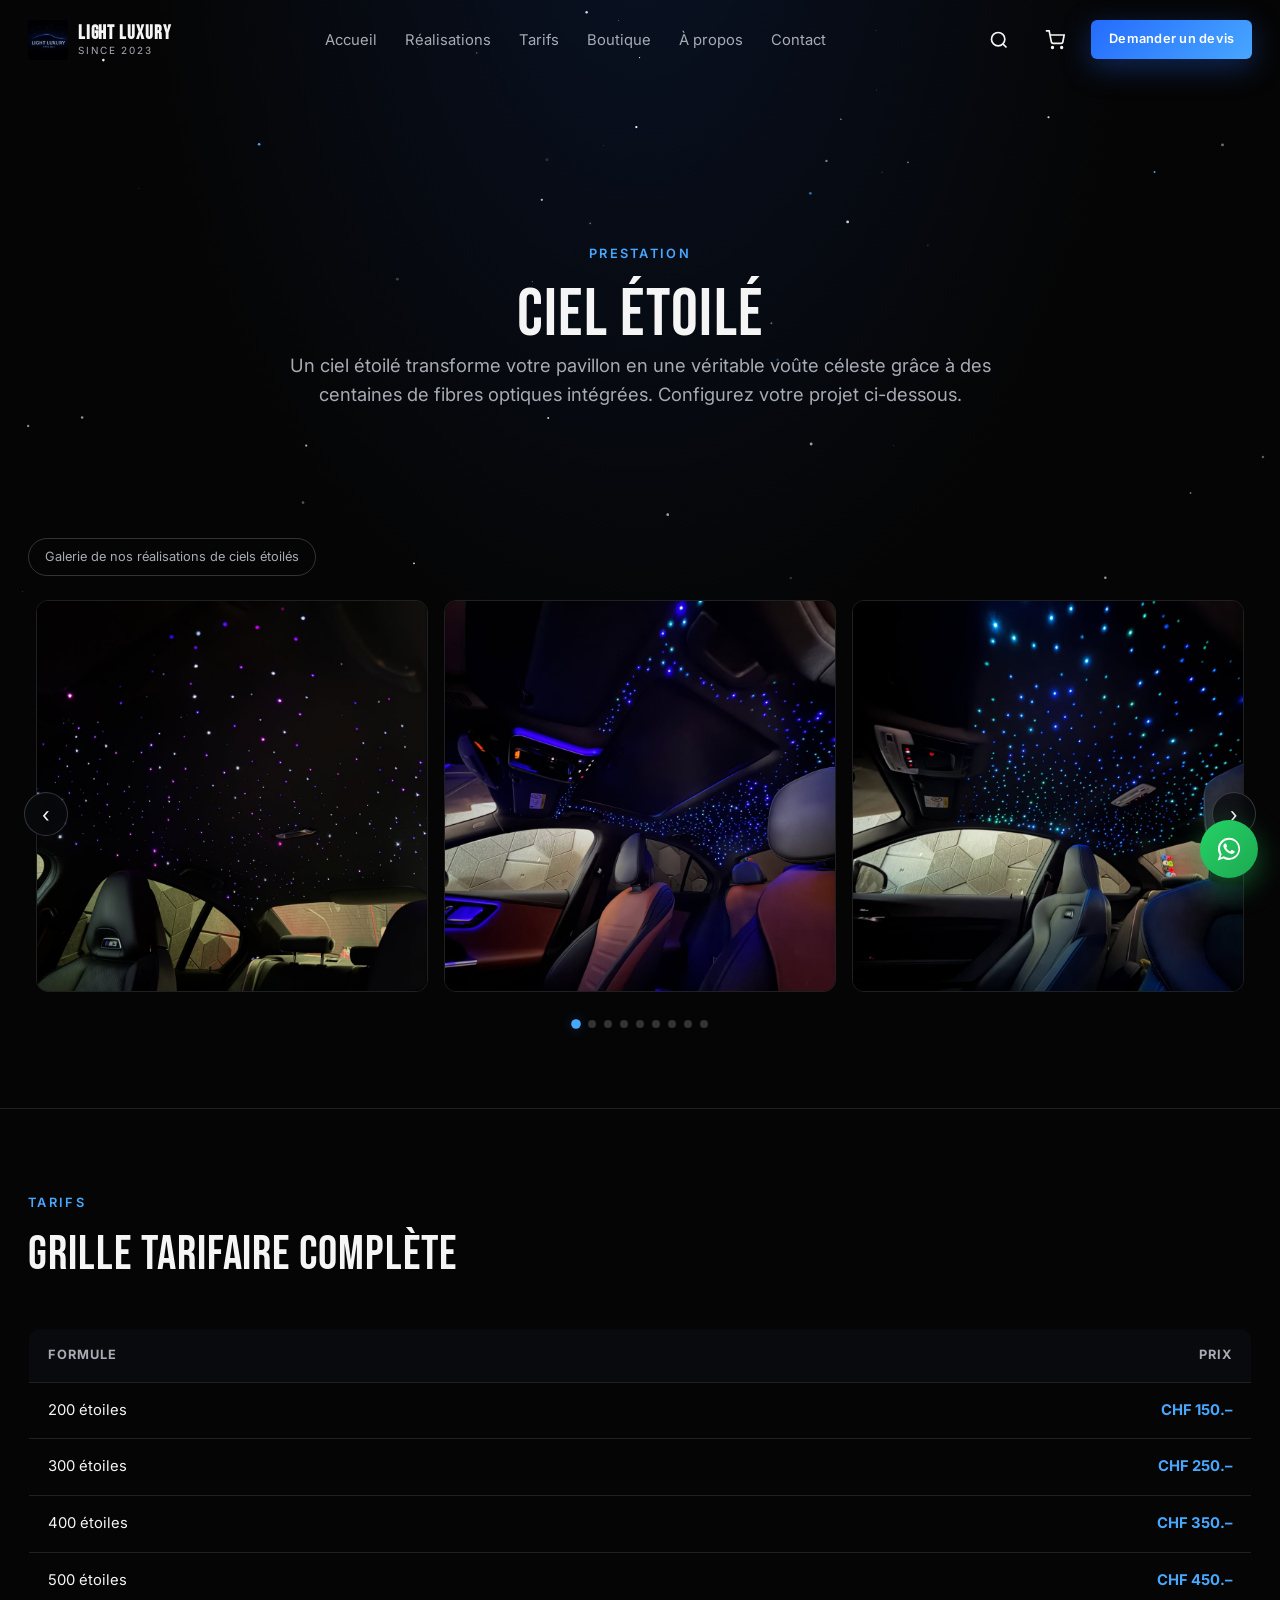
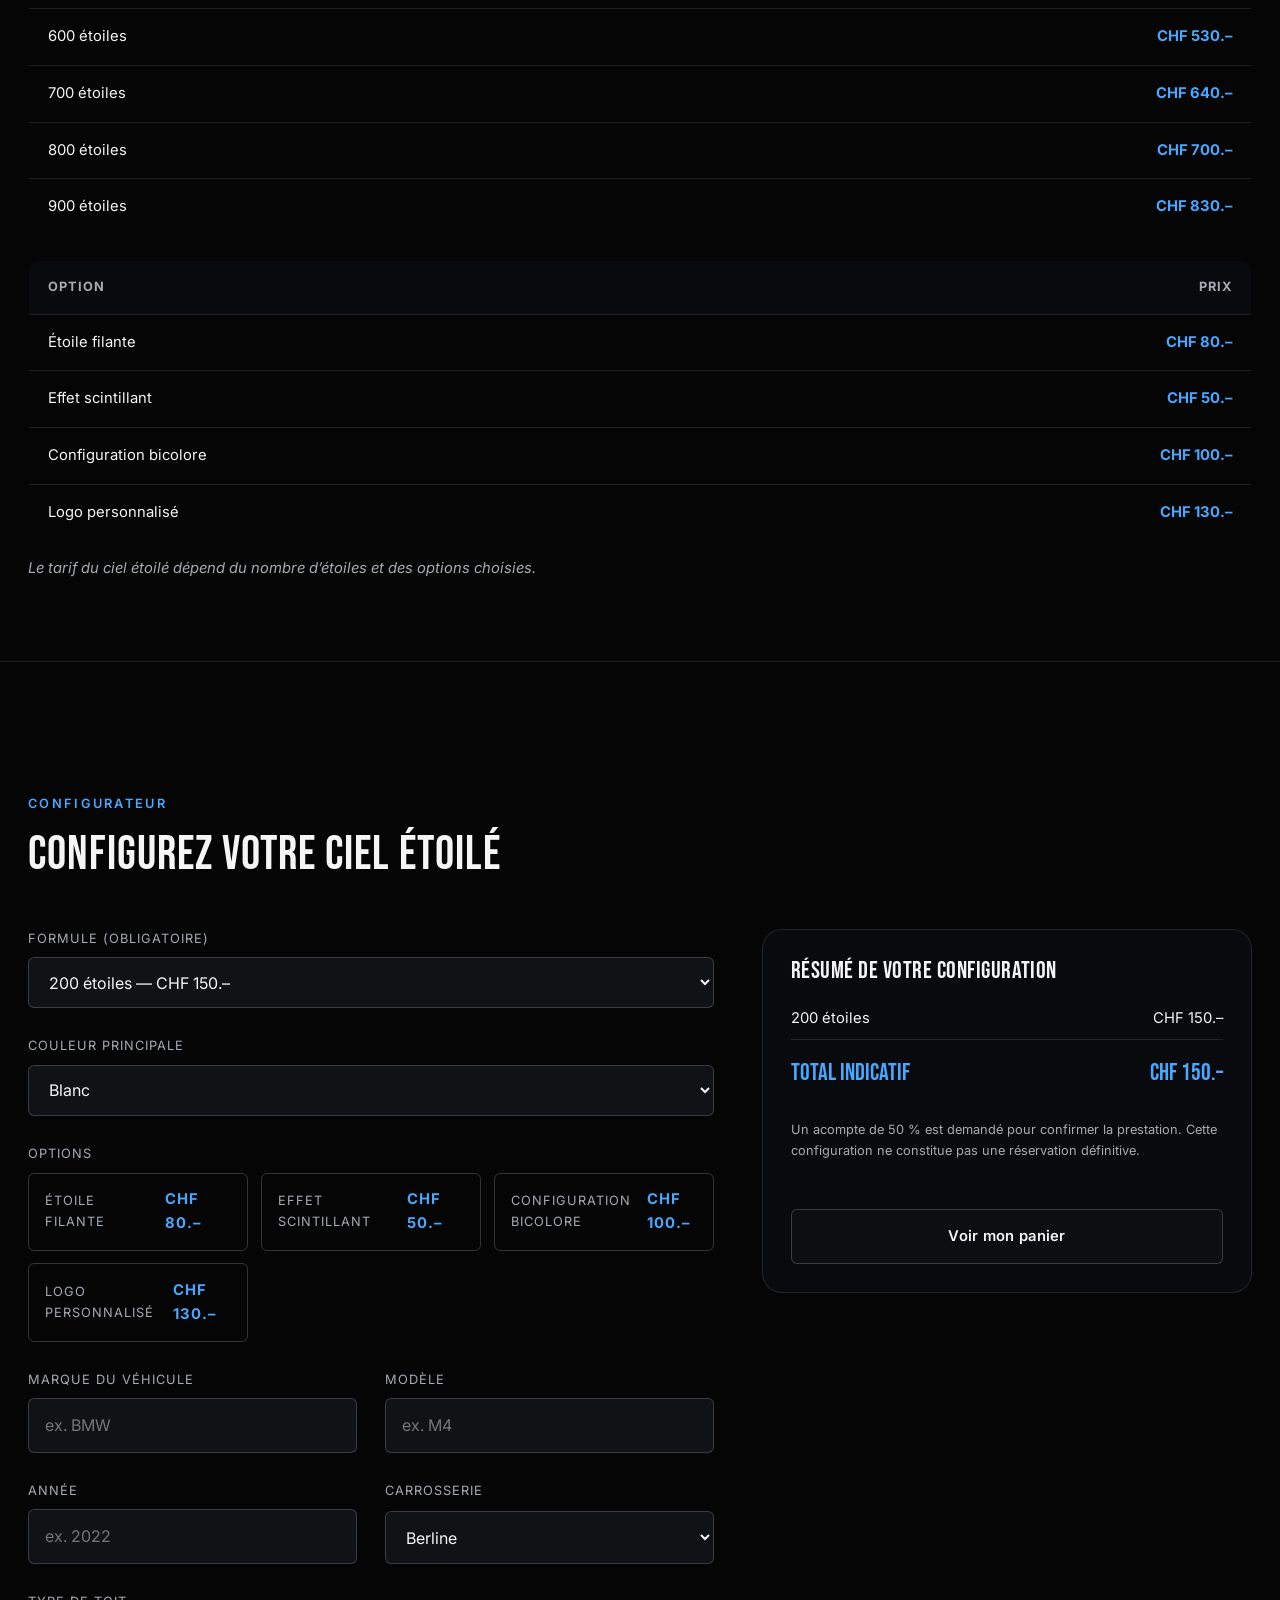
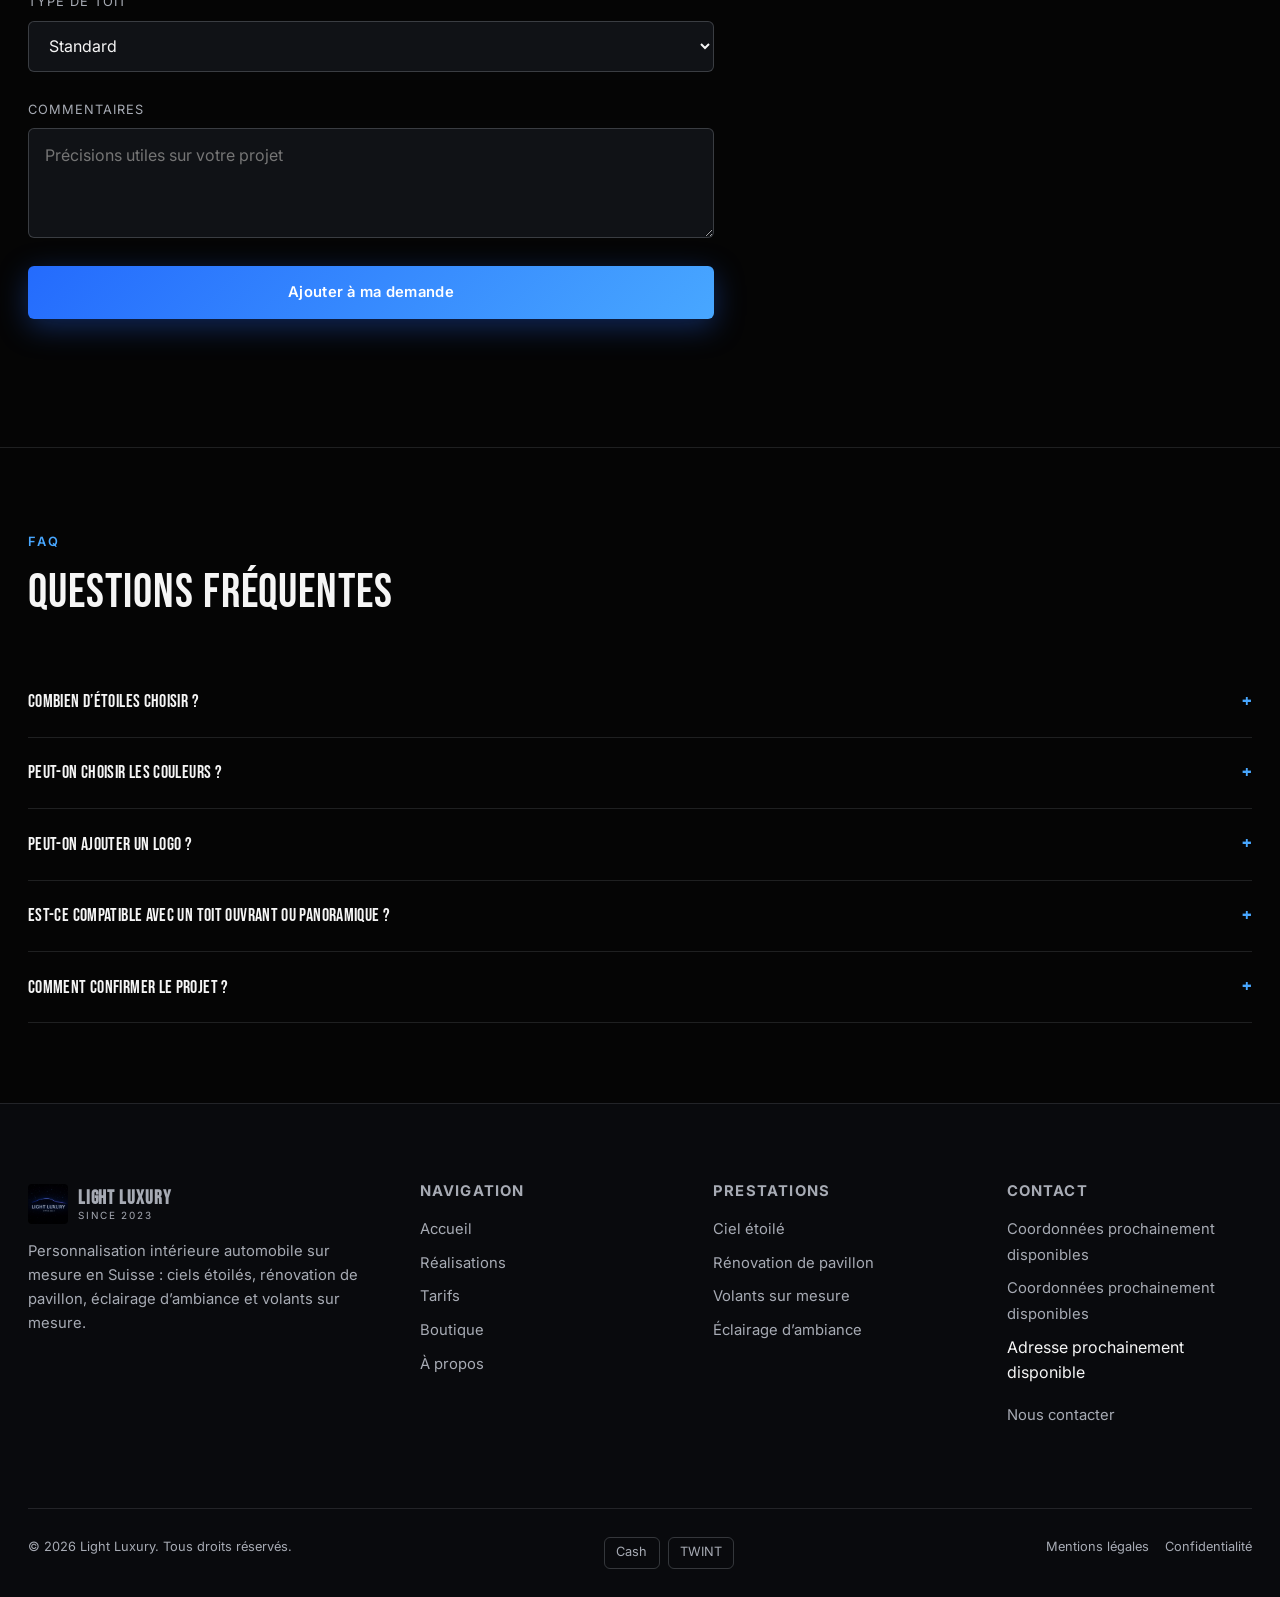
==== ciel-etoile.html @ d5ac54b0 "Add files via upload" ====
<!DOCTYPE html>
<html lang="fr">
<head>
<meta charset="UTF-8" />
<meta name="viewport" content="width=device-width, initial-scale=1.0" />
<title>Ciel étoilé — Light Luxury</title>
<meta name="description" content="Configurez votre ciel étoilé sur mesure : de 200 à 900 étoiles, options bicolore, scintillant, étoile filante et logo personnalisé. Dès CHF 150.–." />
<link rel="canonical" href="https://www.lightluxury.ch/ciel-etoile.html" />

<meta property="og:type" content="website" />
<meta property="og:title" content="Ciel étoilé — Light Luxury" />
<meta property="og:description" content="Configurez votre ciel étoilé sur mesure : de 200 à 900 étoiles, options bicolore, scintillant, étoile filante et logo personnalisé. Dès CHF 150.–." />
<meta property="og:image" content="assets/images/logo/light-luxury-logo.jpg" />
<meta property="og:locale" content="fr_CH" />

<link rel="icon" href="assets/images/logo/light-luxury-logo.jpg" type="image/jpeg" />

<link rel="preconnect" href="https://fonts.googleapis.com" />
<link rel="preconnect" href="https://fonts.gstatic.com" crossorigin />
<link href="https://fonts.googleapis.com/css2?family=Bebas+Neue&family=Oswald:wght@400;600&family=Inter:wght@400;500;600;700&display=swap" rel="stylesheet" />

<link rel="stylesheet" href="assets/css/variables.css" />
<link rel="stylesheet" href="assets/css/reset.css" />
<link rel="stylesheet" href="assets/css/style.css" />
<link rel="stylesheet" href="assets/css/components.css" />
<link rel="stylesheet" href="assets/css/responsive.css" />
<link rel="stylesheet" href="assets/css/slider.css" />

</head>
<body>
<a class="skip-link" href="#main-content">Aller au contenu</a>
<div class="starfield-bg" aria-hidden="true"><canvas data-starfield data-density="130"></canvas></div>

<header class="site-header">
  <div class="container">
    <a href="index.html" class="brand" aria-label="Light Luxury — Accueil">
      <img src="assets/images/logo/light-luxury-logo.jpg" alt="Logo Light Luxury" width="40" height="40" />
      <span class="brand-text"><strong>LIGHT LUXURY</strong><span>Since 2023</span></span>
    </a>

    <nav class="main-nav" aria-label="Navigation principale">
      <ul><li><a class="" href="index.html">Accueil</a></li>

<li><a class="" href="realisations.html">Réalisations</a></li>
<li><a class="" href="tarifs.html">Tarifs</a></li>
<li><a class="" href="boutique.html">Boutique</a></li>
<li><a class="" href="a-propos.html">À propos</a></li>
<li><a class="" href="contact.html">Contact</a></li></ul>
    </nav>

    <div class="nav-actions">
      <button id="search-toggle-btn" class="icon-btn" aria-label="Rechercher" aria-controls="search-panel"><svg width="20" height="20" viewBox="0 0 24 24" fill="none" stroke="currentColor" stroke-width="2"><circle cx="11" cy="11" r="8"/><path d="m21 21-4.35-4.35"/></svg></button>
      <a href="panier.html" class="icon-btn" aria-label="Voir le panier de demande de devis">
        <svg width="20" height="20" viewBox="0 0 24 24" fill="none" stroke="currentColor" stroke-width="2"><circle cx="9" cy="21" r="1"/><circle cx="20" cy="21" r="1"/><path d="M1 1h4l2.68 13.39a2 2 0 0 0 2 1.61h9.72a2 2 0 0 0 2-1.61L23 6H6"/></svg>
        <span class="cart-badge is-empty" data-cart-count>0</span>
      </a>
      <a href="contact.html" class="btn btn-primary btn-sm nav-cta-desktop">Demander un devis</a>
      <button id="burger-btn" class="burger" aria-label="Ouvrir le menu" aria-expanded="false" aria-controls="mobile-nav">
        <span></span><span></span><span></span>
      </button>
    </div>
  </div>
</header>

<div id="search-panel" class="search-panel" role="search">
  <input id="site-search-input" type="text" placeholder="Rechercher : ciel étoilé, pavillon, volant, BMW…" aria-label="Recherche sur le site" />
  <div id="site-search-results" class="search-results"></div>
</div>

<nav id="mobile-nav" class="mobile-nav" aria-label="Navigation mobile">
  <a href="index.html">Accueil</a>
<a href="realisations.html">Réalisations</a>
<a href="tarifs.html">Tarifs</a>
<a href="boutique.html">Boutique</a>
<a href="a-propos.html">À propos</a>
<a href="contact.html">Contact</a>
  <div class="mobile-cta">
    <a href="contact.html" class="btn btn-primary btn-block">Demander un devis</a>
    <a href="panier.html" class="btn btn-outline btn-block">Voir mon panier</a>
  </div>
</nav>
<main id="main-content">

<section class="page-hero">
  <div class="container">
    <span class="eyebrow">Prestation</span>
    <h1>Ciel étoilé</h1>
    <p class="lead">Un ciel étoilé transforme votre pavillon en une véritable voûte céleste grâce à des centaines de fibres optiques intégrées. Configurez votre projet ci-dessous.</p>
  </div>
</section>

<section class="tight">
  <div class="container">
    <div class="filter-bar" id="ciel-gallery-filter" style="margin-bottom:1.5rem;">
      <span class="badge-note">Galerie de nos réalisations de ciels étoilés</span>
    </div>
    <div class="slider">
      <div class="slider-viewport">
        <div class="slider-track" id="ciel-gallery"></div>
      </div>
    </div>
  </div>
</section>

<section id="tarifs-ciel" class="tight" style="border-top:1px solid var(--c-border);">
  <div class="container">
    <div class="section-head">
      <span class="eyebrow">Tarifs</span>
      <h2>Grille tarifaire complète</h2>
    </div>
    <div class="table-wrap">
      <table class="pricing-table">
        <thead><tr><th>Formule</th><th style="text-align:right;">Prix</th></tr></thead>
        <tbody id="ciel-pricing-table"></tbody>
      </table>
    </div>
    <div class="table-wrap" style="margin-top:1.5rem;">
      <table class="pricing-table">
        <thead><tr><th>Option</th><th style="text-align:right;">Prix</th></tr></thead>
        <tbody id="ciel-options-table"></tbody>
      </table>
    </div>
    <p class="price-note">Le tarif du ciel étoilé dépend du nombre d’étoiles et des options choisies.</p>
  </div>
</section>

<section id="configurateur" style="border-top:1px solid var(--c-border);">
  <div class="container">
    <div class="section-head">
      <span class="eyebrow">Configurateur</span>
      <h2>Configurez votre ciel étoilé</h2>
    </div>
    <div class="config-layout">
      <form id="star-headliner-form" class="config-form" novalidate>
        <div class="field-group">
          <label for="star-package">Formule (obligatoire)</label>
          <select id="star-package" name="package" required></select>
        </div>

        <div class="field-row">
          <div class="field-group">
            <label for="primaryColour">Couleur principale</label>
            <select id="primaryColour" name="primaryColour">
              <option value="Blanc">Blanc</option>
              <option value="Bleu">Bleu</option>
              <option value="Violet">Violet</option>
              <option value="Rose">Rose</option>
              <option value="Multicolore">Multicolore</option>
            </select>
          </div>
          <div class="field-group" id="field-second-colour" style="display:none;">
            <label for="secondColour">Deuxième couleur (bicolore)</label>
            <select id="secondColour" name="secondColour">
              <option value="Blanc">Blanc</option>
              <option value="Bleu">Bleu</option>
              <option value="Violet">Violet</option>
              <option value="Rose">Rose</option>
            </select>
          </div>
        </div>

        <div class="field-group">
          <label>Options</label>
          <div class="checkbox-grid">
            <label class="option-card"><span>Étoile filante</span><span class="opt-price">CHF 80.–</span><input type="checkbox" data-option="shooting-star" style="position:absolute;opacity:0;" /></label>
            <label class="option-card"><span>Effet scintillant</span><span class="opt-price">CHF 50.–</span><input type="checkbox" data-option="twinkle" style="position:absolute;opacity:0;" /></label>
            <label class="option-card"><span>Configuration bicolore</span><span class="opt-price">CHF 100.–</span><input type="checkbox" data-option="two-colour" style="position:absolute;opacity:0;" /></label>
            <label class="option-card"><span>Logo personnalisé</span><span class="opt-price">CHF 130.–</span><input type="checkbox" data-option="custom-logo" style="position:absolute;opacity:0;" /></label>
          </div>
        </div>

        <div id="field-logo" style="display:none;" class="field-group">
          <label for="logoDescription">Description du logo souhaité</label>
          <textarea id="logoDescription" name="logoDescription" placeholder="Décrivez le logo à intégrer dans le ciel étoilé"></textarea>
          <label for="logo-upload" style="margin-top:0.5rem;">Image du logo (facultatif, prévisualisation locale uniquement)</label>
          <input type="file" id="logo-upload" name="logoUpload" accept="image/*" />
          <p class="form-note">Le fichier ne sera pas envoyé automatiquement via WhatsApp. Une image ou un logo sera envoyé séparément dans la conversation.</p>
          <img id="logo-preview" class="file-preview" alt="Prévisualisation du logo" />
        </div>

        <div class="field-row">
          <div class="field-group"><label for="brand">Marque du véhicule</label><input type="text" id="brand" name="brand" placeholder="ex. BMW" /></div>
          <div class="field-group"><label for="model">Modèle</label><input type="text" id="model" name="model" placeholder="ex. M4" /></div>
        </div>
        <div class="field-row">
          <div class="field-group"><label for="year">Année</label><input type="text" id="year" name="year" placeholder="ex. 2022" /></div>
          <div class="field-group">
            <label for="bodyType">Carrosserie</label>
            <select id="bodyType" name="bodyType">
              <option value="Berline">Berline</option>
              <option value="Coupé">Coupé</option>
              <option value="SUV">SUV</option>
              <option value="Break">Break</option>
              <option value="Cabriolet">Cabriolet</option>
              <option value="Autre">Autre</option>
            </select>
          </div>
        </div>
        <div class="field-group">
          <label for="roofType">Type de toit</label>
          <select id="roofType" name="roofType">
            <option value="Standard">Standard</option>
            <option value="Ouvrant">Ouvrant</option>
            <option value="Panoramique">Panoramique</option>
          </select>
        </div>
        <div class="field-group">
          <label for="comments">Commentaires</label>
          <textarea id="comments" name="comments" placeholder="Précisions utiles sur votre projet"></textarea>
        </div>

        <button type="submit" class="btn btn-primary btn-block">Ajouter à ma demande</button>
      </form>

      <aside class="config-summary">
        <h3>Résumé de votre configuration</h3>
        <div id="star-summary"></div>
        <p class="deposit-note">Un acompte de 50 % est demandé pour confirmer la prestation. Cette configuration ne constitue pas une réservation définitive.</p>
        <a href="panier.html" class="btn btn-outline btn-block mt-lg">Voir mon panier</a>
      </aside>
    </div>
  </div>
</section>

<section id="faq" class="tight" style="border-top:1px solid var(--c-border);">
  <div class="container">
    <div class="section-head">
      <span class="eyebrow">FAQ</span>
      <h2>Questions fréquentes</h2>
    </div>
    <div id="ciel-faq"></div>
  </div>
</section>

<script>
document.addEventListener("DOMContentLoaded", () => {
  const pricing = SERVICES_PRICING.starHeadliner;
  document.getElementById("ciel-pricing-table").innerHTML = pricing.packages
    .map(p => `<tr><td>${p.name}</td><td class="price">${formatCHF(p.price)}</td></tr>`).join("");
  document.getElementById("ciel-options-table").innerHTML = pricing.options
    .map(o => `<tr><td>${o.name}</td><td class="price">${formatCHF(o.price)}</td></tr>`).join("");

  const content = SERVICES_CONTENT["star-headliner"];
  const galleryEl = document.getElementById("ciel-gallery");
  if (galleryEl) {
    galleryEl.innerHTML = content.gallery.map((src, i) => `
      <div class="slider-slide">
        <figure class="gallery-item" data-index="${i}" tabindex="0" role="button" aria-label="Agrandir l'image ${i+1}">
          <img src="${src}" alt="Réalisation ciel étoilé Light Luxury" loading="lazy" width="500" height="500" />
        </figure>
      </div>`).join("");
    let idx = 0;
    const list = content.gallery.map(src => ({ image: src, title: "Ciel étoilé — Light Luxury" }));
    galleryEl.querySelectorAll(".gallery-item").forEach(el => {
      el.addEventListener("click", () => {
        idx = parseInt(el.dataset.index, 10);
        document.getElementById("lightbox-image").src = list[idx].image;
        document.getElementById("lightbox-caption").textContent = list[idx].title;
        document.getElementById("lightbox-counter").textContent = `${idx+1} / ${list.length}`;
        document.getElementById("lightbox").classList.add("is-open");
        document.getElementById("lightbox").setAttribute("aria-hidden", "false");
      });
    });
    if (typeof SliderModule !== "undefined") {
      SliderModule.mount(galleryEl.closest(".slider"));
    }
  }

  document.getElementById("ciel-faq").innerHTML = content.faq.map(f => `
    <details class="faq-item"><summary>${f.q}</summary><p>${f.a}</p></details>`).join("");

  ConfiguratorModule.initStarHeadliner(document.getElementById("star-headliner-form"), document.getElementById("star-summary"));
});
</script>

</main>
<div id="lightbox" class="lightbox" aria-hidden="true" role="dialog" aria-label="Visionneuse d'image">
  <div class="lightbox-inner">
    <button id="lightbox-close" class="lightbox-close" aria-label="Fermer">✕</button>
    <button id="lightbox-prev" class="lightbox-nav lightbox-prev" aria-label="Image précédente">‹</button>
    <button id="lightbox-next" class="lightbox-nav lightbox-next" aria-label="Image suivante">›</button>
    <img id="lightbox-image" src="" alt="" />
    <p id="lightbox-caption" class="lightbox-caption"></p>
    <p id="lightbox-counter" class="lightbox-caption"></p>
  </div>
</div>
<footer class="site-footer">
  <div class="container">
    <div class="footer-grid">
      <div class="footer-col">
        <a href="index.html" class="brand" style="margin-bottom:1rem;">
          <img src="assets/images/logo/light-luxury-logo.jpg" alt="Logo Light Luxury" width="36" height="36" />
          <span class="brand-text"><strong>LIGHT LUXURY</strong><span>Since 2023</span></span>
        </a>
        <p>Personnalisation intérieure automobile sur mesure en Suisse : ciels étoilés, rénovation de pavillon, éclairage d’ambiance et volants sur mesure.</p>
      </div>
      <div class="footer-col">
        <h4>Navigation</h4>
        <ul>
          <li><a href="index.html">Accueil</a></li>
          <li><a href="realisations.html">Réalisations</a></li>
          <li><a href="tarifs.html">Tarifs</a></li>
          <li><a href="boutique.html">Boutique</a></li>
          <li><a href="a-propos.html">À propos</a></li>
        </ul>
      </div>
      <div class="footer-col">
        <h4>Prestations</h4>
        <ul>
          <li><a href="ciel-etoile.html">Ciel étoilé</a></li>
          <li><a href="renovation-pavillon.html">Rénovation de pavillon</a></li>
          <li><a href="volants-sur-mesure.html">Volants sur mesure</a></li>
          <li><a href="eclairage-ambiance.html">Éclairage d’ambiance</a></li>
        </ul>
      </div>
      <div class="footer-col">
        <h4>Contact</h4>
        <ul>
          <li><a href="tel:" data-contact="phone">Coordonnées prochainement disponibles</a></li>
          <li><a href="mailto:" data-contact="email">Coordonnées prochainement disponibles</a></li>
          <li><span data-contact="address">Adresse prochainement disponible</span></li>
          <li><a href="#" data-contact="instagram" target="_blank" rel="noopener">Instagram</a></li>
          <li><a href="contact.html">Nous contacter</a></li>
        </ul>
      </div>
    </div>

    <div class="footer-bottom">
      <span>© <span data-current-year></span> Light Luxury. Tous droits réservés.</span>
      <div class="payment-badges"><span>Cash</span><span>TWINT</span></div>
      <div style="display:flex;gap:1rem;">
        <a href="mentions-legales.html">Mentions légales</a>
        <a href="confidentialite.html">Confidentialité</a>
      </div>
    </div>
  </div>
</footer>

<a href="#" id="whatsapp-float-btn" class="whatsapp-float" aria-label="Contacter Light Luxury sur WhatsApp"><svg viewBox="0 0 32 32"><path d="M16.001 3C9.008 3 3.335 8.671 3.335 15.665c0 2.454.687 4.83 1.99 6.897L3 29l6.6-2.267a12.6 12.6 0 0 0 6.4 1.734h.005c6.993 0 12.665-5.672 12.665-12.667C28.67 8.671 23 3 16.001 3zm0 23.02h-.004a10.5 10.5 0 0 1-5.352-1.464l-.384-.228-3.98 1.368 1.386-3.879-.25-.398a10.44 10.44 0 0 1-1.612-5.594c0-5.79 4.71-10.5 10.5-10.5 2.804 0 5.44 1.092 7.424 3.076a10.43 10.43 0 0 1 3.074 7.428c0 5.79-4.712 10.5-10.502 10.5h-.3zm5.756-7.868c-.316-.158-1.87-.923-2.16-1.028-.29-.105-.5-.158-.71.158s-.815 1.028-1 1.24c-.184.21-.368.237-.684.079-.316-.158-1.335-.492-2.542-1.568-.94-.838-1.575-1.874-1.758-2.19-.184-.316-.02-.487.138-.645.142-.14.316-.368.474-.552.158-.184.21-.316.316-.526.105-.21.053-.395-.026-.553-.079-.158-.71-1.71-.972-2.343-.256-.616-.516-.532-.71-.542-.184-.008-.395-.01-.605-.01-.21 0-.553.079-.842.395-.29.316-1.106 1.081-1.106 2.637 0 1.556 1.132 3.06 1.29 3.27.158.21 2.229 3.404 5.4 4.773.755.326 1.343.52 1.802.665.757.24 1.446.207 1.99.126.607-.091 1.87-.764 2.133-1.502.263-.738.263-1.37.184-1.502-.079-.132-.29-.21-.605-.368z"/></svg></a>

<script src="assets/js/config.js"></script>
<script src="assets/js/pricing.js"></script>
<script src="assets/js/services.js"></script>
<script src="assets/js/products.js"></script>
<script src="assets/js/gallery.js"></script>
<script src="assets/js/cart.js"></script>
<script src="assets/js/slider.js"></script>
<script src="assets/js/whatsapp.js"></script>
<script src="assets/js/shop.js"></script>
<script src="assets/js/configurator.js"></script>
<script src="assets/js/main.js" defer></script>
</body>
</html>
---- assets/css/variables.css ----
/* ============================================================
   LIGHT LUXURY — VARIABLES CSS
   ============================================================ */
:root {
  /* Palette */
  --c-black-deep: #050505;
  --c-black-secondary: #090A0D;
  --c-anthracite: #101216;
  --c-grey-dark: #17191E;
  --c-white: #F5F5F5;
  --c-grey-light: #A7ABB4;
  --c-blue-electric: #246BFD;
  --c-blue-bright: #48A7FF;
  --c-violet: #7857FF;

  --c-border: rgba(167, 171, 180, 0.16);
  --c-border-strong: rgba(167, 171, 180, 0.28);
  --c-glow-blue: rgba(36, 107, 253, 0.35);
  --c-glow-blue-soft: rgba(72, 167, 255, 0.16);
  --c-overlay-dark: rgba(5, 5, 5, 0.72);

  /* Typography */
  --font-display: "Bebas Neue", "Oswald", "Anton", Impact, sans-serif;
  --font-body: "Inter", "Manrope", "Montserrat", -apple-system, BlinkMacSystemFont, sans-serif;

  --fs-xs: 0.8rem;
  --fs-sm: 0.925rem;
  --fs-base: 1rem;
  --fs-md: 1.15rem;
  --fs-lg: 1.5rem;
  --fs-xl: 2.1rem;
  --fs-2xl: 3rem;
  --fs-3xl: 4.2rem;

  /* Spacing */
  --space-xs: 0.5rem;
  --space-sm: 1rem;
  --space-md: 1.75rem;
  --space-lg: 3rem;
  --space-xl: 5rem;
  --space-2xl: 8rem;

  /* Layout */
  --max-width: 1280px;
  --radius-sm: 6px;
  --radius-md: 12px;
  --radius-lg: 20px;

  --header-height: 80px;

  --transition-base: 220ms cubic-bezier(0.4, 0, 0.2, 1);
  --transition-slow: 420ms cubic-bezier(0.16, 1, 0.3, 1);

  --shadow-card: 0 20px 60px rgba(0, 0, 0, 0.45);
  --shadow-glow: 0 0 40px var(--c-glow-blue-soft);
}
---- assets/css/style.css ----
/* ============================================================
   LIGHT LUXURY — STYLE PRINCIPAL
   ============================================================ */

.container {
  max-width: var(--max-width);
  margin: 0 auto;
  padding: 0 var(--space-md);
}

section { position: relative; padding: var(--space-2xl) 0; }
section.tight { padding: var(--space-xl) 0; }

.eyebrow {
  display: inline-block;
  font-size: var(--fs-xs);
  letter-spacing: 0.18em;
  text-transform: uppercase;
  color: var(--c-blue-bright);
  margin-bottom: var(--space-sm);
  font-weight: 600;
}

h1 { font-size: clamp(2.4rem, 6vw, var(--fs-3xl)); }
h2 { font-size: clamp(1.8rem, 4vw, var(--fs-2xl)); margin-bottom: var(--space-sm); }
h3 { font-size: var(--fs-lg); }

p.lead { font-size: var(--fs-md); color: var(--c-grey-light); max-width: 62ch; }
p { color: var(--c-grey-light); }

.section-head { max-width: 720px; margin-bottom: var(--space-lg); }
.section-head.center { margin-left: auto; margin-right: auto; text-align: center; }

/* -------------------- STARFIELD CANVAS -------------------- */
.starfield-bg {
  position: fixed;
  inset: 0;
  width: 100%;
  height: 100%;
  z-index: -2;
  background: radial-gradient(ellipse at 50% -10%, rgba(36, 107, 253, 0.12), transparent 55%), var(--c-black-deep);
}
.starfield-bg canvas { width: 100%; height: 100%; display: block; }

.hero .starfield-bg,
section[data-local-starfield] .starfield-bg {
  position: absolute;
  z-index: 0;
}

/* -------------------- BUTTONS -------------------- */
.btn {
  display: inline-flex;
  align-items: center;
  justify-content: center;
  gap: 0.5rem;
  padding: 0.9rem 1.7rem;
  border-radius: var(--radius-sm);
  font-size: var(--fs-sm);
  font-weight: 600;
  letter-spacing: 0.02em;
  transition: transform var(--transition-base), box-shadow var(--transition-base), background var(--transition-base), border-color var(--transition-base);
  white-space: nowrap;
}
.btn-primary {
  background: linear-gradient(135deg, var(--c-blue-electric), var(--c-blue-bright));
  color: #fff;
  box-shadow: 0 8px 30px var(--c-glow-blue);
}
.btn-primary:hover { transform: translateY(-2px); box-shadow: 0 12px 40px var(--c-glow-blue); }
.btn-outline {
  border: 1px solid var(--c-border-strong);
  color: var(--c-white);
  background: rgba(255,255,255,0.02);
}
.btn-outline:hover { border-color: var(--c-blue-bright); color: var(--c-blue-bright); }
.btn-ghost { color: var(--c-grey-light); }
.btn-ghost:hover { color: var(--c-white); }
.btn-sm { padding: 0.6rem 1.1rem; font-size: var(--fs-xs); }
.btn-block { width: 100%; }
.btn:disabled { opacity: 0.5; cursor: not-allowed; }

/* -------------------- HEADER / NAV -------------------- */
.site-header {
  position: sticky;
  top: 0;
  z-index: 100;
  height: var(--header-height);
  display: flex;
  align-items: center;
  background: transparent;
  border-bottom: 1px solid transparent;
  transition: background var(--transition-base), border-color var(--transition-base);
}
.site-header.is-scrolled {
  background: rgba(5, 5, 5, 0.82);
  backdrop-filter: blur(14px);
  border-bottom: 1px solid var(--c-border);
}
.site-header .container {
  display: flex;
  align-items: center;
  justify-content: space-between;
  gap: var(--space-md);
  width: 100%;
}

.brand { display: flex; align-items: center; gap: 0.6rem; }
.brand img { height: 40px; width: auto; border-radius: 4px; }
.brand-text { display: flex; flex-direction: column; line-height: 1.1; }
.brand-text strong { font-family: var(--font-display); font-size: 1.2rem; letter-spacing: 0.05em; }
.brand-text span { font-size: 0.62rem; letter-spacing: 0.2em; color: var(--c-grey-light); text-transform: uppercase; }

.main-nav { display: flex; align-items: center; gap: var(--space-md); }
.main-nav > ul { display: flex; align-items: center; gap: var(--space-md); }
.main-nav a, .main-nav > ul > li > button {
  font-size: var(--fs-sm);
  color: var(--c-grey-light);
  transition: color var(--transition-base);
  display: inline-flex; align-items: center; gap: 0.3rem;
}
.main-nav a:hover, .main-nav > ul > li > button:hover { color: var(--c-white); }
.main-nav a.is-active { color: var(--c-blue-bright); }

.has-dropdown { position: relative; }
.dropdown-menu {
  position: absolute;
  top: calc(100% + 14px);
  left: 50%;
  transform: translateX(-50%) translateY(-8px);
  min-width: 240px;
  background: var(--c-anthracite);
  border: 1px solid var(--c-border);
  border-radius: var(--radius-md);
  padding: 0.6rem;
  opacity: 0;
  visibility: hidden;
  transition: opacity var(--transition-base), transform var(--transition-base), visibility var(--transition-base);
  box-shadow: var(--shadow-card);
}
.has-dropdown.is-open .dropdown-menu {
  opacity: 1; visibility: visible; transform: translateX(-50%) translateY(0);
}
.dropdown-menu a {
  display: block;
  padding: 0.65rem 0.8rem;
  border-radius: var(--radius-sm);
  font-size: var(--fs-sm);
}
.dropdown-menu a:hover { background: rgba(255,255,255,0.04); color: var(--c-blue-bright); }

.nav-actions { display: flex; align-items: center; gap: var(--space-sm); }
.icon-btn { position: relative; width: 40px; height: 40px; display: inline-flex; align-items: center; justify-content: center; border-radius: 50%; transition: background var(--transition-base); color: var(--c-white); }
.icon-btn:hover { background: rgba(255,255,255,0.06); }
.cart-badge {
  position: absolute; top: -2px; right: -2px;
  background: var(--c-blue-bright); color: #050505; font-size: 0.65rem; font-weight: 700;
  min-width: 18px; height: 18px; border-radius: 50%;
  display: flex; align-items: center; justify-content: center;
}
.cart-badge.is-empty { display: none; }

.burger { display: none; width: 40px; height: 40px; flex-direction: column; justify-content: center; align-items: center; gap: 5px; }
.burger span { width: 22px; height: 2px; background: var(--c-white); transition: transform var(--transition-base), opacity var(--transition-base); }
.burger[aria-expanded="true"] span:nth-child(1) { transform: translateY(7px) rotate(45deg); }
.burger[aria-expanded="true"] span:nth-child(2) { opacity: 0; }
.burger[aria-expanded="true"] span:nth-child(3) { transform: translateY(-7px) rotate(-45deg); }

.mobile-nav {
  position: fixed; inset: var(--header-height) 0 0 0; z-index: 90;
  background: rgba(5,5,5,0.98); backdrop-filter: blur(10px);
  transform: translateY(-12px); opacity: 0; visibility: hidden;
  transition: transform var(--transition-slow), opacity var(--transition-slow), visibility var(--transition-slow);
  overflow-y: auto; padding: var(--space-lg) var(--space-md);
}
.mobile-nav.is-open { transform: translateY(0); opacity: 1; visibility: visible; }
.mobile-nav a { display: block; font-size: 1.4rem; padding: 0.8rem 0; border-bottom: 1px solid var(--c-border); font-family: var(--font-display); letter-spacing: 0.03em; }
.mobile-nav .mobile-sub a { font-size: 1rem; font-family: var(--font-body); padding-left: 1rem; color: var(--c-grey-light); border-bottom: none; }
.mobile-nav .mobile-cta { margin-top: var(--space-lg); display: flex; flex-direction: column; gap: 0.8rem; }

/* Search */
.search-panel {
  position: fixed; top: var(--header-height); left: 0; right: 0; z-index: 95;
  background: rgba(9,10,13,0.98); border-bottom: 1px solid var(--c-border);
  padding: var(--space-md); transform: translateY(-12px); opacity: 0; visibility: hidden;
  transition: all var(--transition-base);
}
.search-panel.is-open { transform: translateY(0); opacity: 1; visibility: visible; }
.search-panel input {
  width: 100%; max-width: var(--max-width); margin: 0 auto; display: block;
  border: 1px solid var(--c-border-strong); border-radius: var(--radius-sm);
  padding: 0.9rem 1.1rem; font-size: var(--fs-md); background: var(--c-anthracite);
}
.search-results { max-width: var(--max-width); margin: var(--space-sm) auto 0; display: grid; gap: 0.5rem; }
.search-result { display: flex; flex-direction: column; gap: 0.15rem; padding: 0.8rem 1rem; border-radius: var(--radius-sm); background: var(--c-anthracite); border: 1px solid var(--c-border); }
.search-result:hover { border-color: var(--c-blue-bright); }
.search-result .tag { font-size: 0.65rem; text-transform: uppercase; letter-spacing: 0.1em; color: var(--c-blue-bright); }
.search-result span:last-child { color: var(--c-grey-light); font-size: var(--fs-sm); }

/* -------------------- HERO -------------------- */
.hero {
  position: relative;
  min-height: 100vh;
  display: flex;
  align-items: center;
  overflow: hidden;
  margin-top: calc(-1 * var(--header-height));
  padding-top: var(--header-height);
}
.hero-media { position: absolute; inset: 0; z-index: 0; }
.hero-media video, .hero-media img {
  position: absolute; inset: 0; width: 100%; height: 100%; object-fit: cover;
}
.hero-overlay {
  position: absolute; inset: 0; z-index: 1;
  background: linear-gradient(180deg, rgba(5,5,5,0.55) 0%, rgba(5,5,5,0.78) 55%, var(--c-black-deep) 100%);
}
.hero-content { position: relative; z-index: 2; padding: var(--space-2xl) 0; }
.hero h1 { margin: var(--space-sm) 0 var(--space-md); text-transform: uppercase; }
.hero h1 .accent { color: var(--c-blue-bright); text-shadow: 0 0 30px var(--c-glow-blue); }
.hero-actions { display: flex; flex-wrap: wrap; gap: 1rem; margin-top: var(--space-lg); }
.hero-badges { display: flex; flex-wrap: wrap; gap: 0.8rem 1.6rem; margin-top: var(--space-xl); }
.hero-badge { display: flex; align-items: center; gap: 0.5rem; font-size: var(--fs-xs); text-transform: uppercase; letter-spacing: 0.08em; color: var(--c-grey-light); }
.hero-badge::before { content: ""; width: 6px; height: 6px; border-radius: 50%; background: var(--c-blue-bright); box-shadow: 0 0 10px var(--c-blue-bright); }

/* -------------------- CARDS -------------------- */
.card-grid { display: grid; grid-template-columns: repeat(auto-fit, minmax(280px, 1fr)); gap: var(--space-md); }

.service-card {
  position: relative;
  border-radius: var(--radius-lg);
  overflow: hidden;
  border: 1px solid var(--c-border);
  background: var(--c-anthracite);
  transition: transform var(--transition-base), border-color var(--transition-base), box-shadow var(--transition-base);
  display: flex; flex-direction: column;
}
.service-card:hover { transform: translateY(-6px); border-color: var(--c-blue-bright); box-shadow: var(--shadow-card); }
.service-card-media { aspect-ratio: 4/3; overflow: hidden; }
.service-card-media img { width: 100%; height: 100%; transition: transform 700ms ease; }
.service-card:hover .service-card-media img { transform: scale(1.06); }
.service-card-body { padding: var(--space-md); display: flex; flex-direction: column; gap: 0.6rem; flex: 1; }
.service-card-body p { font-size: var(--fs-sm); }
.service-card-body .btn { margin-top: auto; align-self: flex-start; }

.product-card {
  border-radius: var(--radius-lg);
  overflow: hidden;
  border: 1px solid var(--c-border);
  background: var(--c-anthracite);
  display: flex; flex-direction: column;
  transition: border-color var(--transition-base), transform var(--transition-base);
}
.product-card:hover { border-color: var(--c-blue-bright); transform: translateY(-4px); }
.product-card-media { aspect-ratio: 5/4; overflow: hidden; display: block; }
.product-card-media img { width: 100%; height: 100%; }
.product-card-body { padding: var(--space-md); display: flex; flex-direction: column; gap: 0.5rem; }
.product-card-footer { display: flex; align-items: center; justify-content: space-between; margin-top: 0.6rem; }
.product-card-footer .price { font-family: var(--font-display); letter-spacing: 0.03em; color: var(--c-blue-bright); font-size: 1.1rem; }

/* -------------------- FEATURE SPLIT -------------------- */
.split { display: grid; grid-template-columns: 1fr 1fr; gap: var(--space-xl); align-items: center; }
.split-media { border-radius: var(--radius-lg); overflow: hidden; border: 1px solid var(--c-border); box-shadow: var(--shadow-card); }
.split-media img { width: 100%; height: 100%; }
.price-tag-row { display: flex; align-items: baseline; gap: 0.6rem; margin: var(--space-md) 0; }
.price-tag-row .from { font-size: var(--fs-sm); color: var(--c-grey-light); text-transform: uppercase; letter-spacing: 0.1em; }
.price-tag-row .amount { font-family: var(--font-display); font-size: var(--fs-2xl); color: var(--c-blue-bright); }

/* -------------------- STEPS -------------------- */
.steps { display: grid; grid-template-columns: repeat(auto-fit, minmax(220px, 1fr)); gap: var(--space-md); counter-reset: step; }
.step { border: 1px solid var(--c-border); border-radius: var(--radius-md); padding: var(--space-md); background: var(--c-black-secondary); }
.step-number { font-family: var(--font-display); font-size: 2.2rem; color: var(--c-blue-bright); opacity: 0.85; }

/* -------------------- PRICING TABLE -------------------- */
.pricing-table { width: 100%; border-collapse: collapse; border: 1px solid var(--c-border); border-radius: var(--radius-md); overflow: hidden; }
.pricing-table th, .pricing-table td { padding: 1rem 1.2rem; text-align: left; border-bottom: 1px solid var(--c-border); font-size: var(--fs-sm); }
.pricing-table th { background: var(--c-black-secondary); text-transform: uppercase; letter-spacing: 0.08em; font-size: var(--fs-xs); color: var(--c-grey-light); }
.pricing-table td.price { color: var(--c-blue-bright); font-weight: 700; text-align: right; }
.pricing-table tr:last-child td { border-bottom: none; }
.pricing-table tbody tr:hover { background: rgba(255,255,255,0.02); }
.table-wrap { overflow-x: auto; border-radius: var(--radius-md); }

.price-note { margin-top: var(--space-sm); font-size: var(--fs-sm); font-style: italic; color: var(--c-grey-light); }

/* -------------------- GALLERY / LIGHTBOX -------------------- */
.filter-bar { display: flex; flex-wrap: wrap; gap: 0.6rem; margin-bottom: var(--space-lg); }
.filter-bar button {
  padding: 0.55rem 1.1rem; border-radius: 999px; border: 1px solid var(--c-border-strong);
  font-size: var(--fs-xs); text-transform: uppercase; letter-spacing: 0.06em; color: var(--c-grey-light);
  transition: all var(--transition-base);
}
.filter-bar button.is-active, .filter-bar button:hover { border-color: var(--c-blue-bright); color: var(--c-blue-bright); background: rgba(36,107,253,0.08); }

.gallery-grid { display: grid; grid-template-columns: repeat(auto-fill, minmax(240px, 1fr)); gap: var(--space-sm); }
.gallery-item { position: relative; border-radius: var(--radius-md); overflow: hidden; cursor: pointer; aspect-ratio: 1/1; border: 1px solid var(--c-border); }
.gallery-item img { width: 100%; height: 100%; transition: transform 500ms ease; }
.gallery-item:hover img { transform: scale(1.08); }
.gallery-item figcaption {
  position: absolute; left: 0; right: 0; bottom: 0; padding: 0.7rem 0.9rem;
  font-size: var(--fs-xs); background: linear-gradient(0deg, rgba(0,0,0,0.85), transparent);
  opacity: 0; transition: opacity var(--transition-base);
}
.gallery-item:hover figcaption, .gallery-item:focus figcaption { opacity: 1; }

.lightbox {
  position: fixed; inset: 0; z-index: 200; display: flex; align-items: center; justify-content: center;
  background: rgba(2,2,4,0.94); opacity: 0; visibility: hidden; transition: opacity var(--transition-base), visibility var(--transition-base);
  padding: var(--space-md);
}
.lightbox.is-open { opacity: 1; visibility: visible; }
.lightbox-inner { position: relative; max-width: min(90vw, 1100px); max-height: 86vh; width: 100%; }
.lightbox-inner img { width: 100%; height: 100%; max-height: 74vh; object-fit: contain; border-radius: var(--radius-md); }
.lightbox-caption { text-align: center; margin-top: 1rem; color: var(--c-grey-light); font-size: var(--fs-sm); }
.lightbox-close, .lightbox-nav {
  position: absolute; background: rgba(255,255,255,0.08); border: 1px solid var(--c-border-strong);
  width: 44px; height: 44px; border-radius: 50%; display: flex; align-items: center; justify-content: center;
  color: #fff; font-size: 1.3rem;
}
.lightbox-close { top: -56px; right: 0; }
.lightbox-prev { top: 50%; left: -60px; transform: translateY(-50%); }
.lightbox-next { top: 50%; right: -60px; transform: translateY(-50%); }
@media (max-width: 768px) {
  .lightbox-close { top: -50px; right: 0; }
  .lightbox-prev { left: 6px; }
  .lightbox-next { right: 6px; }
}

/* -------------------- CONFIGURATOR FORMS -------------------- */
.config-layout { display: grid; grid-template-columns: 1.4fr 1fr; gap: var(--space-lg); align-items: start; }
.config-form { display: grid; gap: var(--space-md); }
.field-group { display: grid; gap: 0.5rem; }
.field-group label { font-size: var(--fs-xs); text-transform: uppercase; letter-spacing: 0.08em; color: var(--c-grey-light); }
.field-group input[type="text"], .field-group input[type="number"], .field-group input[type="email"],
.field-group input[type="tel"], .field-group select, .field-group textarea {
  border: 1px solid var(--c-border-strong); border-radius: var(--radius-sm); padding: 0.85rem 1rem;
  background: var(--c-anthracite); color: var(--c-white); width: 100%;
}
.field-group textarea { min-height: 110px; resize: vertical; }
.field-row { display: grid; grid-template-columns: repeat(auto-fit, minmax(180px, 1fr)); gap: var(--space-md); }
.checkbox-field { display: flex; align-items: center; gap: 0.6rem; font-size: var(--fs-sm); color: var(--c-white); }
.checkbox-field input { width: 18px; height: 18px; accent-color: var(--c-blue-bright); }
.checkbox-grid { display: grid; grid-template-columns: repeat(auto-fit, minmax(200px,1fr)); gap: 0.8rem; }
.option-card {
  display: flex; align-items: center; justify-content: space-between; gap: 1rem;
  border: 1px solid var(--c-border-strong); border-radius: var(--radius-sm); padding: 0.9rem 1rem;
  cursor: pointer; transition: border-color var(--transition-base);
}
.option-card:has(input:checked) { border-color: var(--c-blue-bright); background: rgba(36,107,253,0.06); }
.option-card .opt-price { color: var(--c-blue-bright); font-weight: 700; font-size: var(--fs-sm); }

.config-summary {
  position: sticky; top: calc(var(--header-height) + 20px);
  border: 1px solid var(--c-border); border-radius: var(--radius-lg); padding: var(--space-md);
  background: var(--c-black-secondary);
}
.config-summary h3 { margin-bottom: var(--space-sm); }
.config-summary-line { display: flex; justify-content: space-between; padding: 0.5rem 0; font-size: var(--fs-sm); border-bottom: 1px solid var(--c-border); }
.config-summary-total { display: flex; justify-content: space-between; padding-top: 0.9rem; font-family: var(--font-display); font-size: var(--fs-lg); color: var(--c-blue-bright); }
.config-summary .deposit-note { margin-top: var(--space-md); font-size: var(--fs-xs); color: var(--c-grey-light); }

.file-preview { margin-top: 0.6rem; max-width: 120px; border-radius: var(--radius-sm); display: none; border: 1px solid var(--c-border); }

/* -------------------- CART PAGE -------------------- */
.cart-list { display: grid; gap: var(--space-md); }
.cart-item {
  display: grid; grid-template-columns: 110px 1fr auto; gap: var(--space-md); align-items: center;
  border: 1px solid var(--c-border); border-radius: var(--radius-md); padding: var(--space-sm);
  background: var(--c-anthracite);
}
.cart-item img { width: 110px; height: 90px; border-radius: var(--radius-sm); }
.cart-item-details h4 { font-family: var(--font-body); font-weight: 700; font-size: var(--fs-md); }
.cart-item-details .meta { font-size: var(--fs-xs); color: var(--c-grey-light); margin-top: 0.2rem; }
.cart-item-actions { display: flex; flex-direction: column; align-items: flex-end; gap: 0.5rem; text-align: right; }
.cart-item-actions .price { font-family: var(--font-display); font-size: 1.2rem; color: var(--c-blue-bright); }
.cart-summary { border: 1px solid var(--c-border); border-radius: var(--radius-lg); padding: var(--space-md); background: var(--c-black-secondary); }
.empty-state { text-align: center; padding: var(--space-xl) 0; color: var(--c-grey-light); }

/* -------------------- FAQ -------------------- */
.faq-item { border-bottom: 1px solid var(--c-border); }
.faq-item summary { cursor: pointer; padding: var(--space-sm) 0; font-family: var(--font-display); font-size: var(--fs-md); letter-spacing: 0.02em; display: flex; justify-content: space-between; align-items: center; }
.faq-item summary::-webkit-details-marker { display: none; }
.faq-item summary::after { content: "+"; font-size: 1.5rem; color: var(--c-blue-bright); }
.faq-item[open] summary::after { content: "–"; }
.faq-item p { padding-bottom: var(--space-md); }

/* -------------------- FOOTER -------------------- */
.site-footer { border-top: 1px solid var(--c-border); background: var(--c-black-secondary); padding: var(--space-xl) 0 var(--space-md); }
.footer-grid { display: grid; grid-template-columns: 1.4fr 1fr 1fr 1fr; gap: var(--space-lg); }
.footer-col h4 { font-family: var(--font-body); font-weight: 700; font-size: var(--fs-sm); text-transform: uppercase; letter-spacing: 0.08em; margin-bottom: var(--space-sm); color: var(--c-grey-light); }
.footer-col a, .footer-col p { font-size: var(--fs-sm); color: var(--c-grey-light); }
.footer-col ul { display: grid; gap: 0.5rem; }
.footer-col ul a:hover { color: var(--c-blue-bright); }
.footer-bottom { margin-top: var(--space-xl); padding-top: var(--space-md); border-top: 1px solid var(--c-border); display: flex; justify-content: space-between; flex-wrap: wrap; gap: 1rem; font-size: var(--fs-xs); color: var(--c-grey-light); }
.payment-badges { display: flex; gap: 0.5rem; }
.payment-badges span { border: 1px solid var(--c-border-strong); padding: 0.3rem 0.7rem; border-radius: var(--radius-sm); font-size: var(--fs-xs); }

/* -------------------- PRODUCT MODAL (configurateur en fenêtre) -------------------- */
.product-modal {
  position: fixed;
  inset: 0;
  z-index: 250;
  display: flex;
  align-items: center;
  justify-content: center;
  padding: var(--space-md);
  opacity: 0;
  visibility: hidden;
  transition: opacity var(--transition-base), visibility var(--transition-base);
}
.product-modal.is-open { opacity: 1; visibility: visible; }
.product-modal-backdrop {
  position: absolute;
  inset: 0;
  background: rgba(2, 2, 4, 0.82);
  backdrop-filter: blur(4px);
}
.product-modal-panel {
  position: relative;
  z-index: 1;
  width: 100%;
  max-width: 560px;
  max-height: 88vh;
  overflow-y: auto;
  background: var(--c-anthracite);
  border: 1px solid var(--c-border-strong);
  border-radius: var(--radius-lg);
  padding: var(--space-lg);
  box-shadow: var(--shadow-card);
  transform: translateY(16px);
  transition: transform var(--transition-slow);
}
.product-modal.is-open .product-modal-panel { transform: translateY(0); }
.product-modal-close {
  position: absolute;
  top: var(--space-sm);
  right: var(--space-sm);
  width: 36px;
  height: 36px;
  border-radius: 50%;
  background: rgba(255,255,255,0.06);
  border: 1px solid var(--c-border-strong);
  color: var(--c-white);
  display: flex;
  align-items: center;
  justify-content: center;
  transition: border-color var(--transition-base), color var(--transition-base);
}
.product-modal-close:hover { border-color: var(--c-blue-bright); color: var(--c-blue-bright); }
.product-modal-body h3 { margin: 0.3rem 0 0.6rem; }

/* -------------------- WHATSAPP FLOAT -------------------- */
.whatsapp-float {
  position: fixed; bottom: 22px; right: 22px; z-index: 150;
  width: 58px; height: 58px; border-radius: 50%;
  background: linear-gradient(135deg, #25D366, #1DA851);
  display: flex; align-items: center; justify-content: center;
  box-shadow: 0 10px 30px rgba(37, 211, 102, 0.4);
  transition: transform var(--transition-base);
}
.whatsapp-float:hover { transform: scale(1.08); }
.whatsapp-float svg { width: 28px; height: 28px; fill: #fff; }

/* -------------------- TOAST -------------------- */
.toast {
  position: fixed; bottom: 24px; left: 50%; transform: translateX(-50%) translateY(20px);
  background: var(--c-anthracite); border: 1px solid var(--c-blue-bright); color: #fff;
  padding: 0.9rem 1.4rem; border-radius: var(--radius-md); font-size: var(--fs-sm);
  opacity: 0; visibility: hidden; transition: all var(--transition-base); z-index: 300;
  box-shadow: var(--shadow-card);
}
.toast.is-visible { opacity: 1; visibility: visible; transform: translateX(-50%) translateY(0); }

/* -------------------- MISC PAGES -------------------- */
.page-hero { padding: calc(var(--header-height) + var(--space-xl)) 0 var(--space-lg); text-align: center; }
.page-hero p.lead { margin: 0 auto; }
.legal-content h2 { margin-top: var(--space-lg); }
.legal-content p, .legal-content li { color: var(--c-grey-light); margin-bottom: 0.8rem; }
.legal-content ul { list-style: disc; padding-left: 1.4rem; }

.badge-note {
  display: inline-flex; align-items: center; gap: 0.5rem; font-size: var(--fs-xs);
  border: 1px solid var(--c-border-strong); border-radius: 999px; padding: 0.5rem 1rem; color: var(--c-grey-light);
}

.divider { height: 1px; background: var(--c-border); margin: var(--space-lg) 0; }

.hours-row { display: flex; justify-content: space-between; font-size: var(--fs-sm); padding: 0.4rem 0; border-bottom: 1px solid var(--c-border); }
---- assets/css/components.css ----
/* ============================================================
   LIGHT LUXURY — COMPOSANTS
   ============================================================ */

/* Form validation */
.field-group.has-error input,
.field-group.has-error select,
.field-group.has-error textarea { border-color: #ff5c5c; }
.field-error { color: #ff8585; font-size: var(--fs-xs); display: none; }
.field-group.has-error .field-error { display: block; }

.form-note { font-size: var(--fs-xs); color: var(--c-grey-light); }

/* Section mise en avant (ex: Fonctionnement sur la page d'accueil) */
.section-featured { padding: calc(var(--space-2xl) + 1.5rem) 0; }
.steps-featured { gap: var(--space-lg); }
.steps-featured .step {
  padding: var(--space-lg) var(--space-md);
  border-color: var(--c-border-strong);
  background: linear-gradient(180deg, rgba(36,107,253,0.05), var(--c-black-secondary));
  transition: transform var(--transition-base), border-color var(--transition-base);
}
.steps-featured .step:hover { transform: translateY(-4px); border-color: var(--c-blue-bright); }
.steps-featured .step-number { font-size: 3rem; text-shadow: 0 0 24px var(--c-glow-blue); }

/* Instagram grid */
.instagram-grid { display: grid; grid-template-columns: repeat(auto-fit, minmax(160px, 1fr)); gap: var(--space-xs); }
.instagram-grid a { display: block; aspect-ratio: 1/1; overflow: hidden; border-radius: var(--radius-sm); border: 1px solid var(--c-border); position: relative; }
.instagram-grid img { width: 100%; height: 100%; transition: transform 400ms ease; }
.instagram-grid a:hover img { transform: scale(1.07); }

/* Atelier gallery */
.atelier-grid { display: grid; grid-template-columns: repeat(auto-fit, minmax(320px,1fr)); gap: var(--space-md); }
.atelier-grid img { border-radius: var(--radius-lg); border: 1px solid var(--c-border); aspect-ratio: 4/3; }

/* Mêmes visuels que .atelier-grid / .instagram-grid, appliqués aux photos
   affichées à l'intérieur d'un slider (voir slider.css / slider.js) */
.atelier-slider .slider-slide > img {
  width: 100%;
  border-radius: var(--radius-lg);
  border: 1px solid var(--c-border);
  aspect-ratio: 4/3;
}
.instagram-slider .slider-slide > a {
  display: block;
  aspect-ratio: 1/1;
  overflow: hidden;
  border-radius: var(--radius-sm);
  border: 1px solid var(--c-border);
}
.instagram-slider .slider-slide > a img {
  width: 100%;
  height: 100%;
  transition: transform 400ms ease;
}
.instagram-slider .slider-slide > a:hover img { transform: scale(1.07); }

/* Quote/summary reminders */
.info-panel {
  border: 1px solid var(--c-border-strong);
  border-radius: var(--radius-md);
  padding: var(--space-md);
  background: linear-gradient(180deg, rgba(36,107,253,0.06), transparent);
  display: flex; gap: 1rem; align-items: flex-start;
}
.info-panel svg { flex-shrink: 0; width: 22px; height: 22px; color: var(--c-blue-bright); margin-top: 2px; }
.info-panel p { font-size: var(--fs-sm); margin: 0; }

/* Payment block */
.payment-block { display: grid; grid-template-columns: repeat(auto-fit, minmax(220px,1fr)); gap: var(--space-md); }
.payment-card { border: 1px solid var(--c-border); border-radius: var(--radius-md); padding: var(--space-md); background: var(--c-anthracite); }
.payment-card h4 { font-family: var(--font-body); font-size: var(--fs-sm); text-transform: uppercase; letter-spacing: 0.08em; color: var(--c-grey-light); margin-bottom: 0.5rem; }

/* Reviews fallback */
.reviews-cta { text-align: center; padding: var(--space-lg); border: 1px solid var(--c-border); border-radius: var(--radius-lg); background: var(--c-anthracite); }

/* Breadcrumb-like tag list */
.tag-list { display: flex; gap: 0.5rem; flex-wrap: wrap; margin-top: var(--space-sm); }
.tag-list span { font-size: var(--fs-xs); border: 1px solid var(--c-border-strong); border-radius: 999px; padding: 0.35rem 0.8rem; color: var(--c-grey-light); }

/* Utility */
.text-center { text-align: center; }
.mt-lg { margin-top: var(--space-lg); }
.mb-lg { margin-bottom: var(--space-lg); }
.flex-between { display: flex; align-items: center; justify-content: space-between; flex-wrap: wrap; gap: 1rem; }
.grid-2 { display: grid; grid-template-columns: 1fr 1fr; gap: var(--space-md); }

/* Skip link */
.skip-link {
  position: absolute; left: -9999px; top: 0; z-index: 999;
  background: var(--c-blue-bright); color: #000; padding: 0.8rem 1.2rem; border-radius: var(--radius-sm);
}
.skip-link:focus { left: 12px; top: 12px; }
---- assets/css/responsive.css ----
/* ============================================================
   LIGHT LUXURY — RESPONSIVE
   ============================================================ */

@media (max-width: 1200px) {
  .footer-grid { grid-template-columns: 1fr 1fr; }
  .config-layout { grid-template-columns: 1fr; }
  .config-summary { position: static; }
}

@media (max-width: 992px) {
  .split { grid-template-columns: 1fr; }
  .split-media { order: -1; }
  .grid-2 { grid-template-columns: 1fr; }
}

@media (max-width: 768px) {
  :root { --header-height: 68px; }

  .main-nav { display: none; }
  .burger { display: flex; }
  .nav-cta-desktop { display: none; }

  .footer-grid { grid-template-columns: 1fr; gap: var(--space-md); }
  .footer-bottom { flex-direction: column; align-items: flex-start; }

  .hero { min-height: 92vh; }
  .hero-actions { flex-direction: column; align-items: stretch; }
  .hero-actions .btn { width: 100%; }

  .cart-item { grid-template-columns: 80px 1fr; }
  .cart-item-actions { grid-column: 1 / -1; flex-direction: row; justify-content: space-between; align-items: center; }
  .cart-item img { width: 80px; height: 66px; }

  section { padding: var(--space-xl) 0; }

  .whatsapp-float { bottom: 16px; right: 16px; width: 52px; height: 52px; }
  .whatsapp-float svg { width: 24px; height: 24px; }

  .lightbox-prev, .lightbox-next { display: flex; }
}

@media (max-width: 576px) {
  .field-row { grid-template-columns: 1fr; }
  .checkbox-grid { grid-template-columns: 1fr; }
  .pricing-table th, .pricing-table td { padding: 0.75rem 0.6rem; font-size: var(--fs-xs); }
  h1 { font-size: 2.2rem; }
  .price-tag-row .amount { font-size: var(--fs-xl); }
}
---- assets/css/slider.css ----
/* ============================================================
   LIGHT LUXURY — COMPOSANT SLIDER / CARROUSEL
   ------------------------------------------------------------
   Composant réutilisable pour toutes les sections affichant
   plusieurs photos. Ne modifie pas le style des cartes/photos
   elles-mêmes (gallery-item, service-card, product-card...),
   uniquement leur mode d'affichage (carrousel au lieu de grille).
   ============================================================ */

.slider {
  position: relative;
}

.slider-viewport {
  overflow: hidden;
  touch-action: pan-y;
  border-radius: 0;
  scrollbar-width: none;
  -ms-overflow-style: none;
}
.slider-viewport::-webkit-scrollbar { display: none; }

.slider-track {
  display: flex;
  will-change: transform;
  cursor: grab;
  user-select: none;
}
.slider-track.is-dragging { cursor: grabbing; }

.slider-slide {
  flex: 0 0 auto;
  padding: 0 0.5rem;
  box-sizing: border-box;
}
.slider-slide > * { height: 100%; }
.slider-slide img { pointer-events: none; }

/* Flèches de navigation */
.slider-arrow {
  position: absolute;
  top: 50%;
  transform: translateY(-50%);
  width: 44px;
  height: 44px;
  border-radius: 50%;
  background: rgba(9, 10, 13, 0.72);
  border: 1px solid var(--c-border-strong);
  color: var(--c-white);
  display: flex;
  align-items: center;
  justify-content: center;
  font-size: 1.3rem;
  z-index: 5;
  transition: border-color var(--transition-base), color var(--transition-base), background var(--transition-base);
  backdrop-filter: blur(6px);
}
.slider-arrow:hover {
  border-color: var(--c-blue-bright);
  color: var(--c-blue-bright);
  background: rgba(9, 10, 13, 0.9);
}
.slider-arrow.slider-prev { left: -4px; }
.slider-arrow.slider-next { right: -4px; }

/* Points de navigation */
.slider-dots {
  display: flex;
  justify-content: center;
  align-items: center;
  gap: 0.5rem;
  margin-top: var(--space-md);
}
.slider-dots button {
  width: 8px;
  height: 8px;
  border-radius: 50%;
  background: var(--c-border-strong);
  transition: background var(--transition-base), transform var(--transition-base), box-shadow var(--transition-base);
}
.slider-dots button.is-active {
  background: var(--c-blue-bright);
  box-shadow: 0 0 10px var(--c-glow-blue);
  transform: scale(1.2);
}
.slider-dots button:hover { background: var(--c-blue-bright); }

@media (max-width: 768px) {
  .slider-arrow { width: 38px; height: 38px; font-size: 1.1rem; }
  .slider-arrow.slider-prev { left: 2px; }
  .slider-arrow.slider-next { right: 2px; }
}
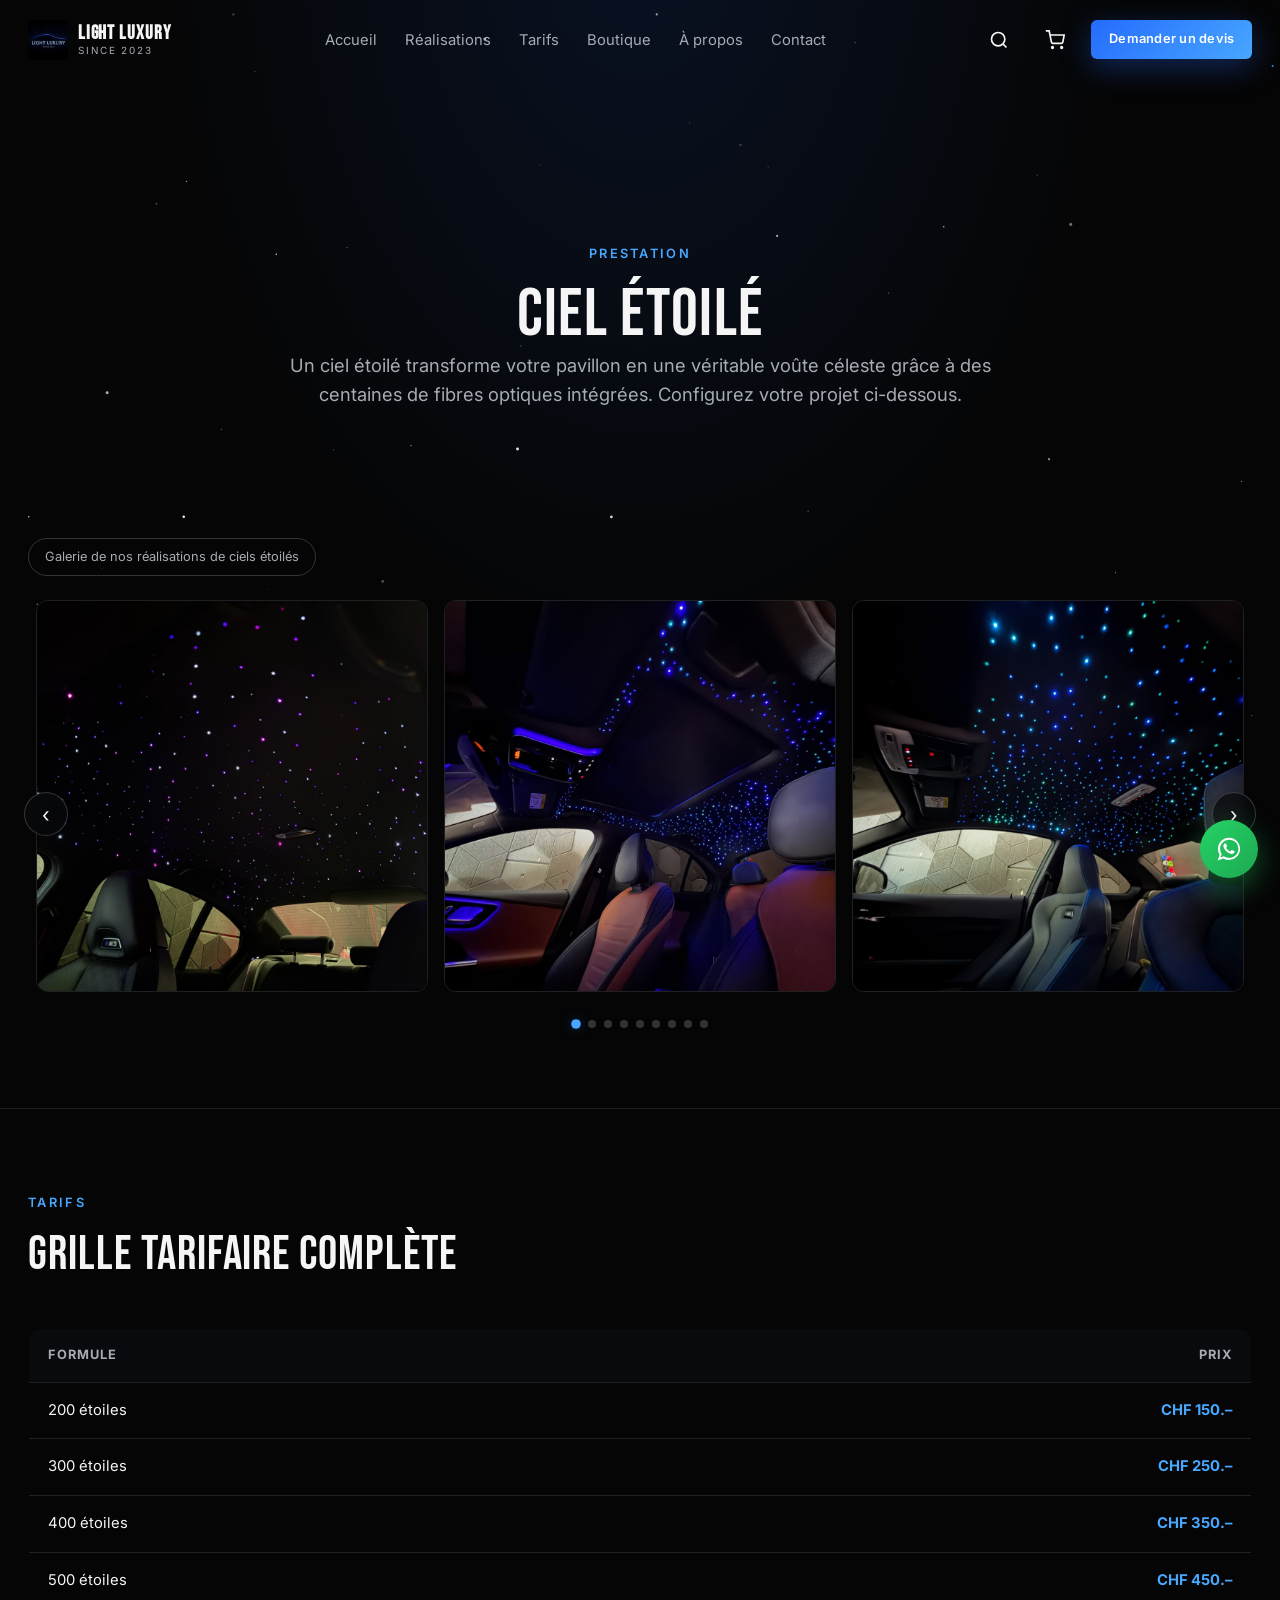
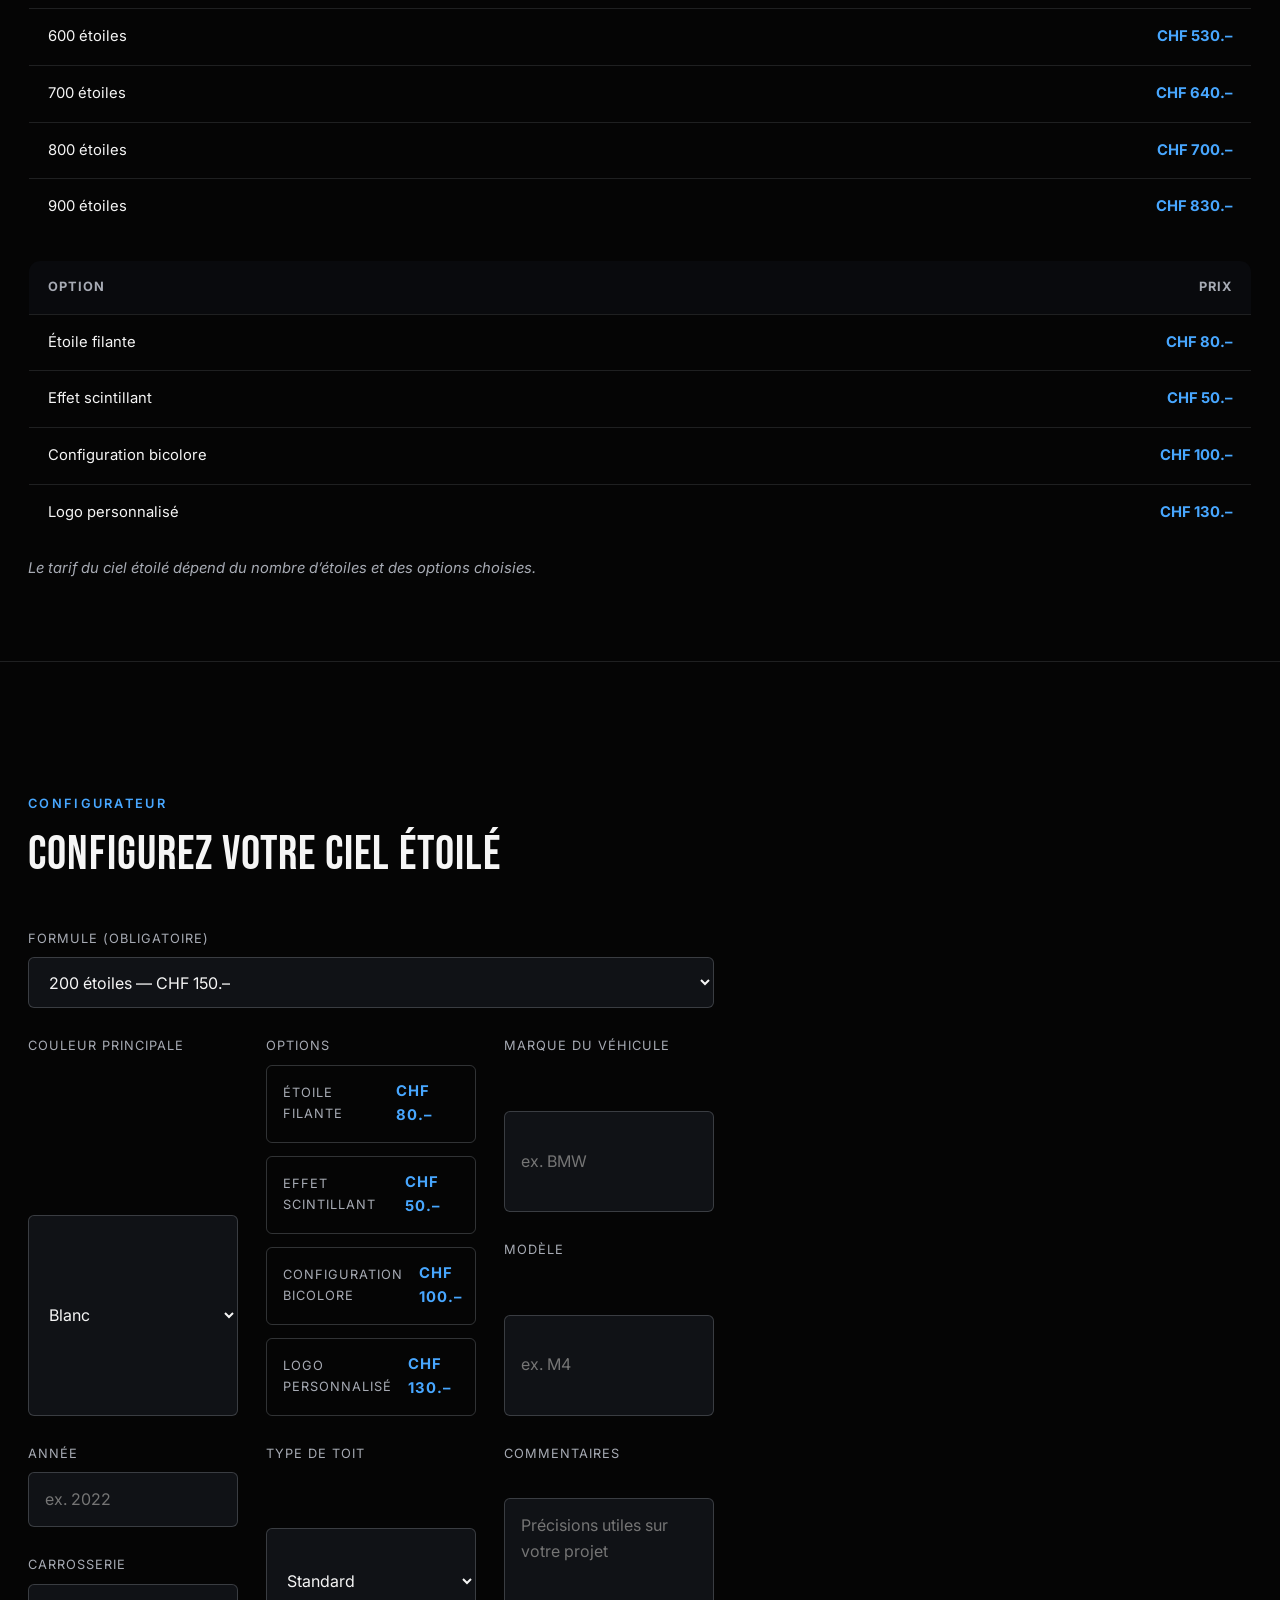
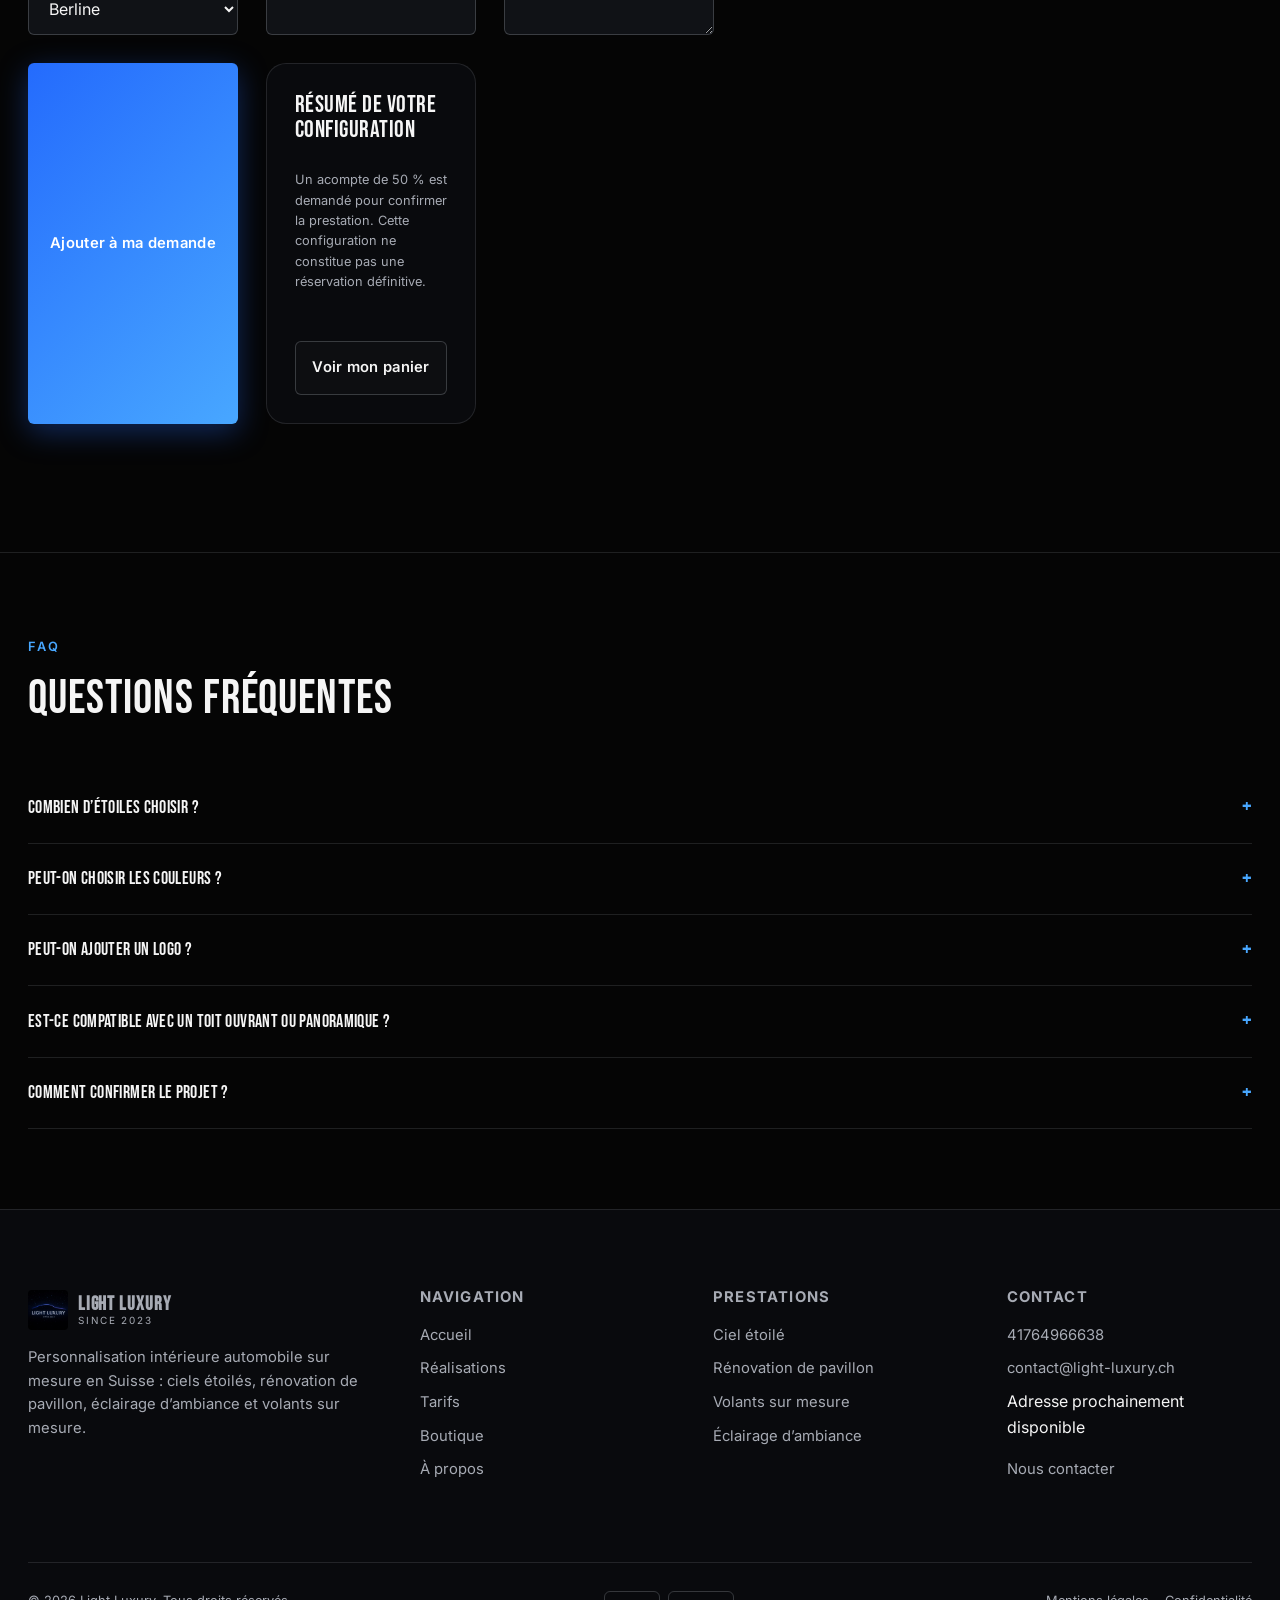
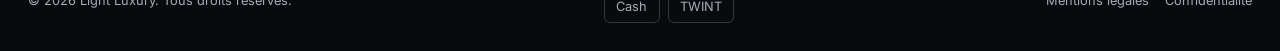
==== commit cf58520d: "Update ciel-etoile.html" ====
--- a/ciel-etoile.html
+++ b/ciel-etoile.html
@@ -142,22 +142,9 @@
             <label for="primaryColour">Couleur principale</label>
             <select id="primaryColour" name="primaryColour">
               <option value="Blanc">Blanc</option>
-              <option value="Bleu">Bleu</option>
-              <option value="Violet">Violet</option>
-              <option value="Rose">Rose</option>
               <option value="Multicolore">Multicolore</option>
             </select>
           </div>
-          <div class="field-group" id="field-second-colour" style="display:none;">
-            <label for="secondColour">Deuxième couleur (bicolore)</label>
-            <select id="secondColour" name="secondColour">
-              <option value="Blanc">Blanc</option>
-              <option value="Bleu">Bleu</option>
-              <option value="Violet">Violet</option>
-              <option value="Rose">Rose</option>
-            </select>
-          </div>
-        </div>
 
         <div class="field-group">
           <label>Options</label>
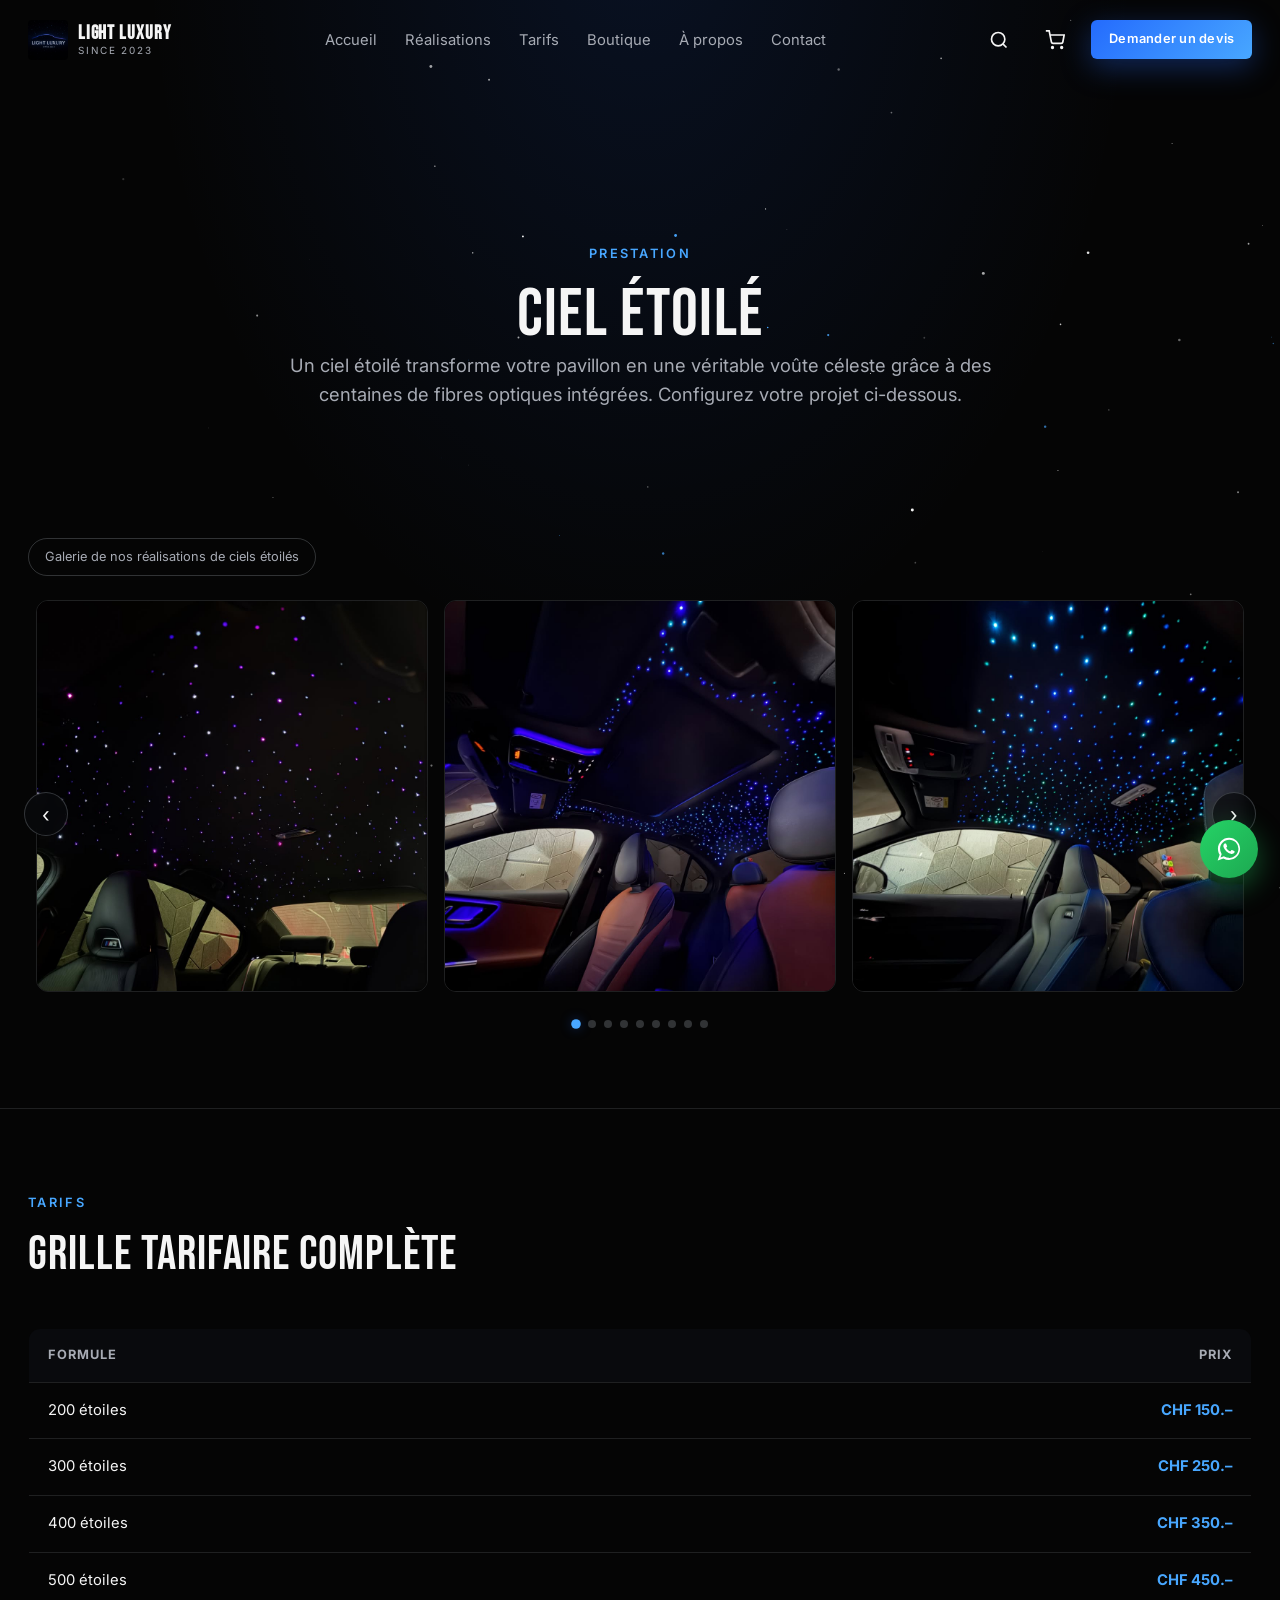
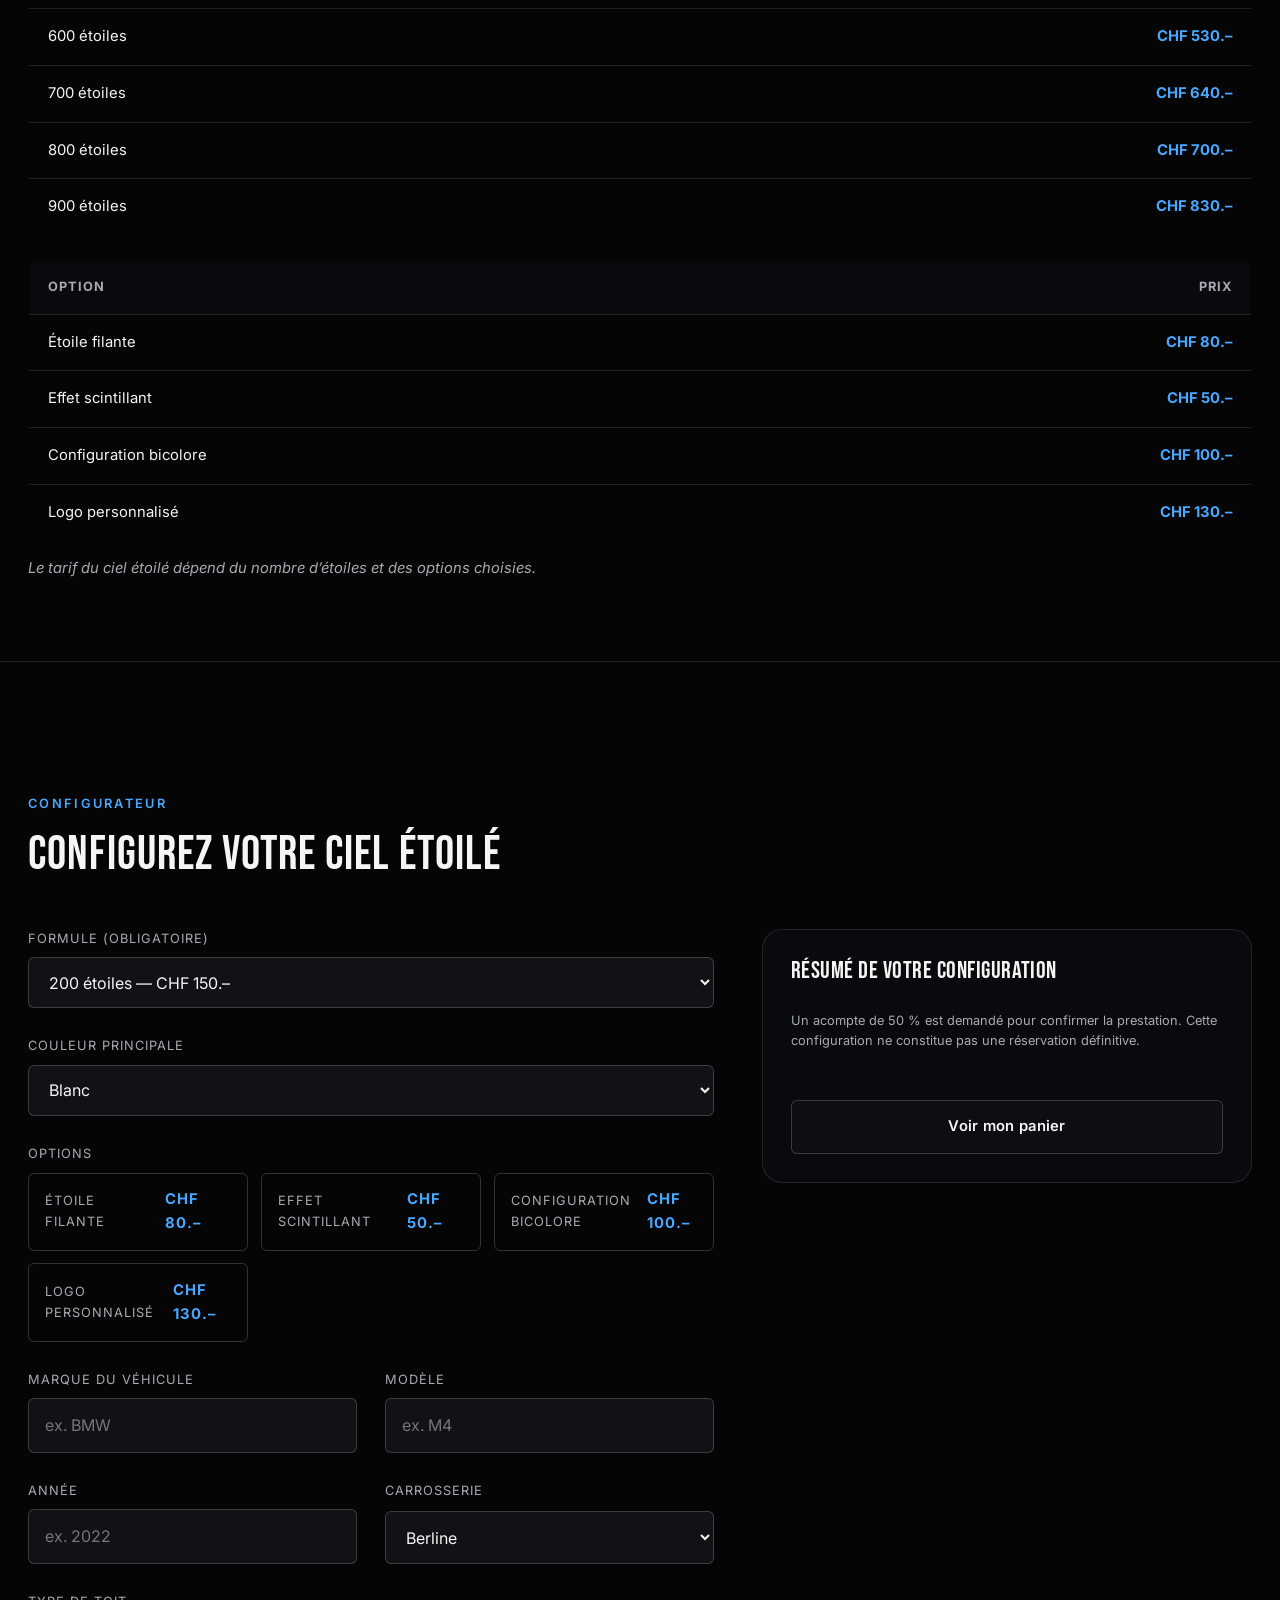
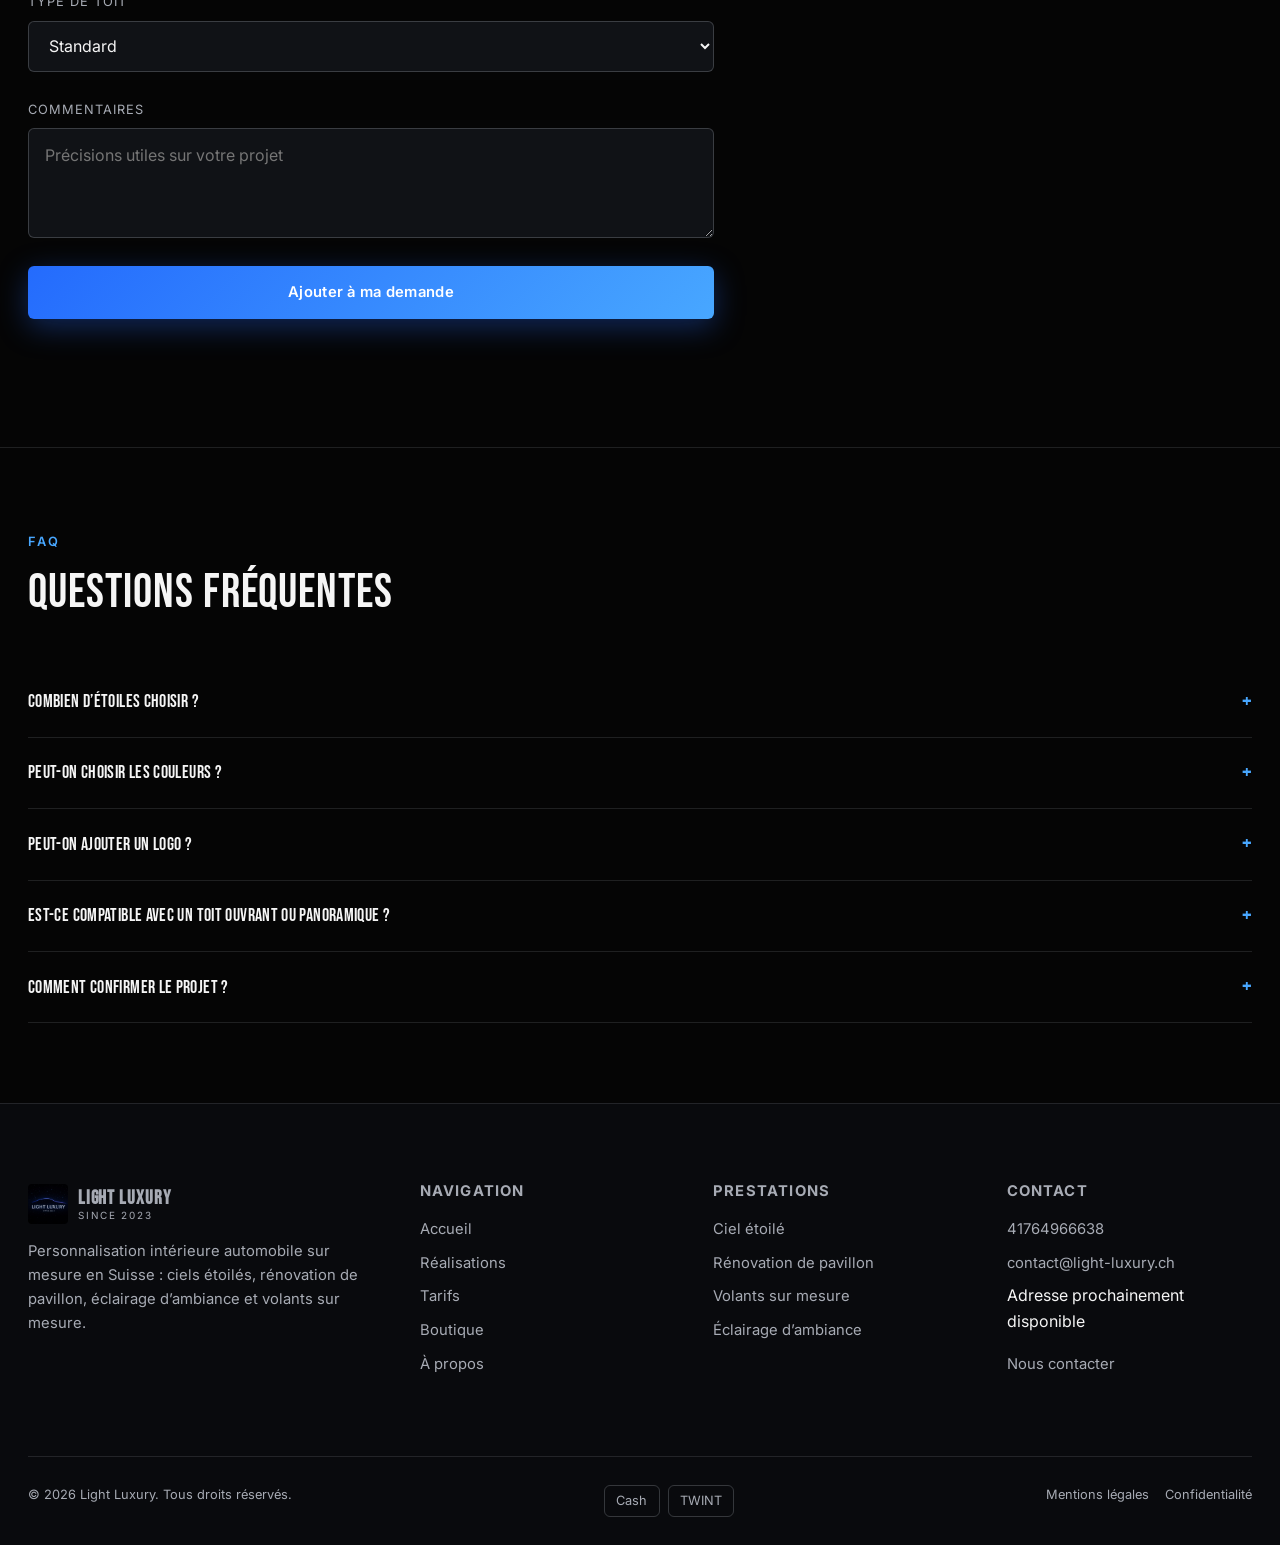
==== commit 97fa8c1a: "Update ciel-etoile.html" ====
--- a/ciel-etoile.html
+++ b/ciel-etoile.html
@@ -145,6 +145,8 @@
               <option value="Multicolore">Multicolore</option>
             </select>
           </div>
+        </div>
+
 
         <div class="field-group">
           <label>Options</label>
